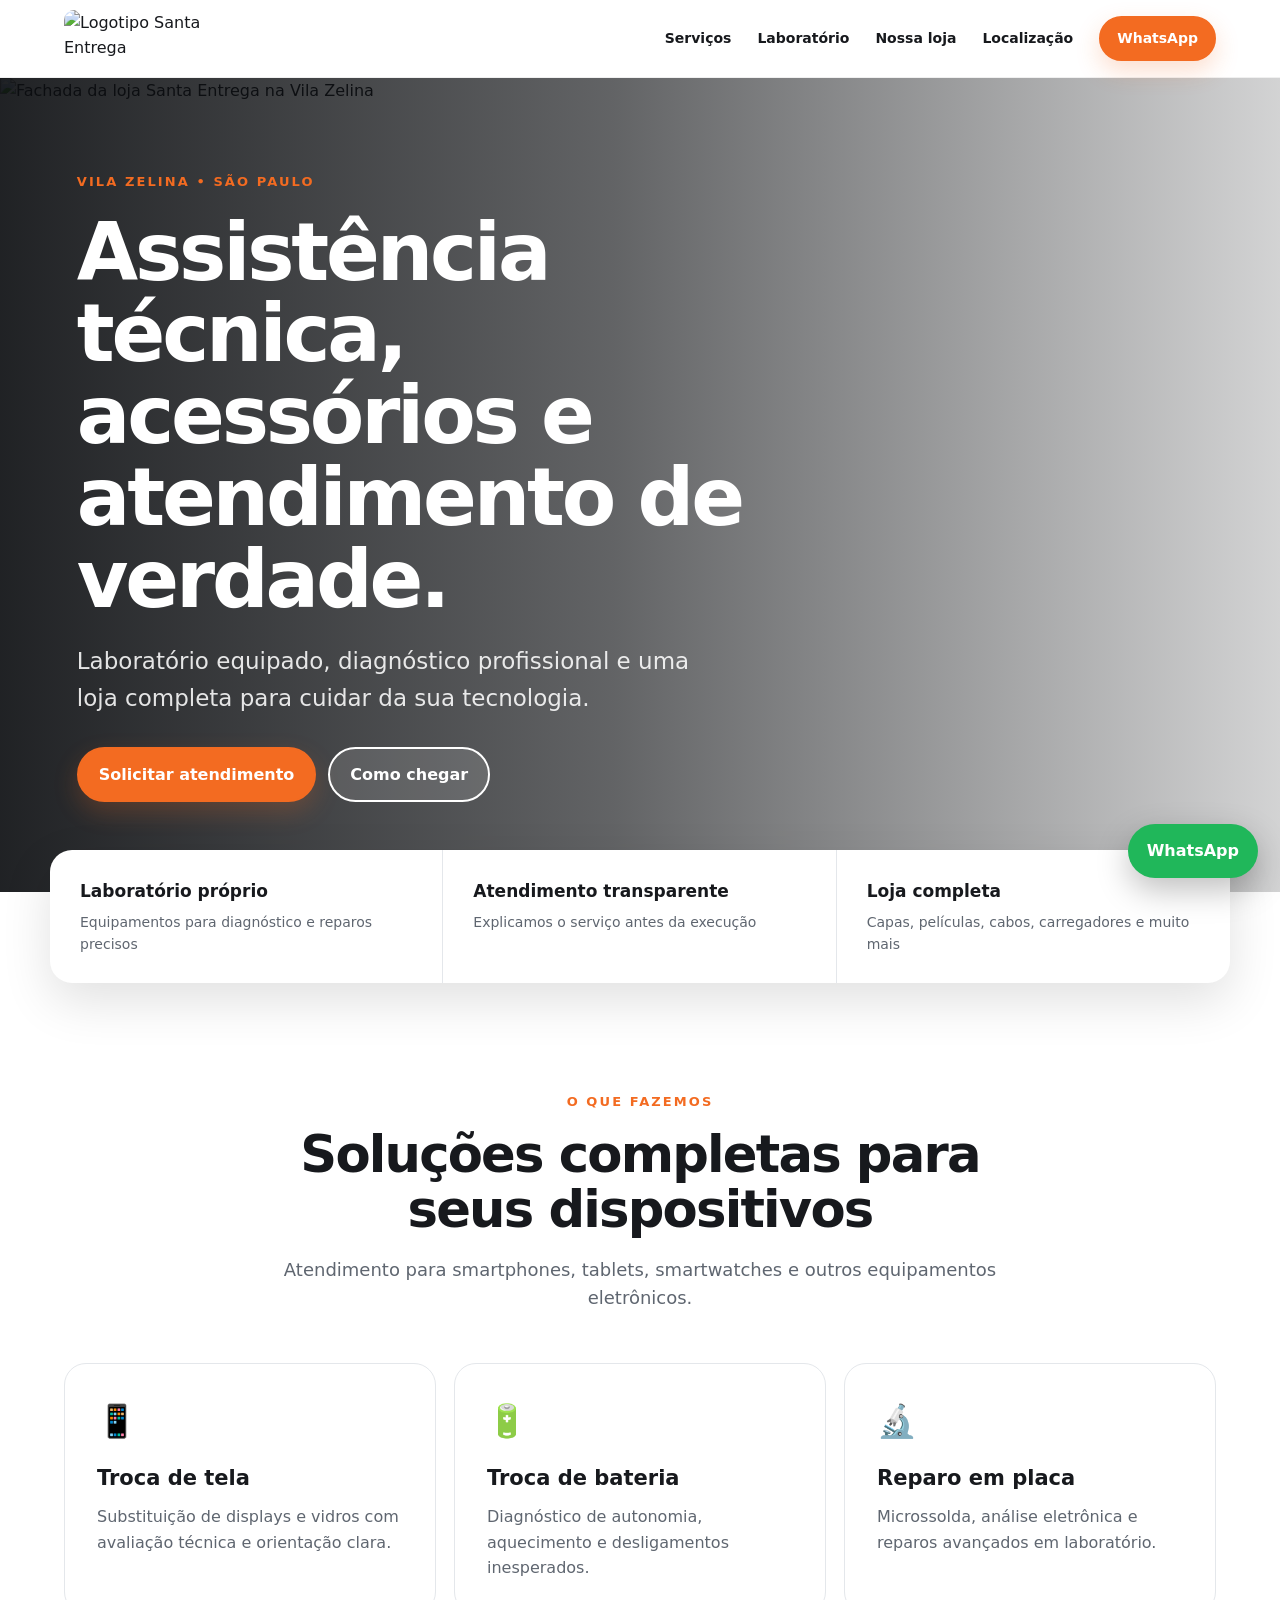
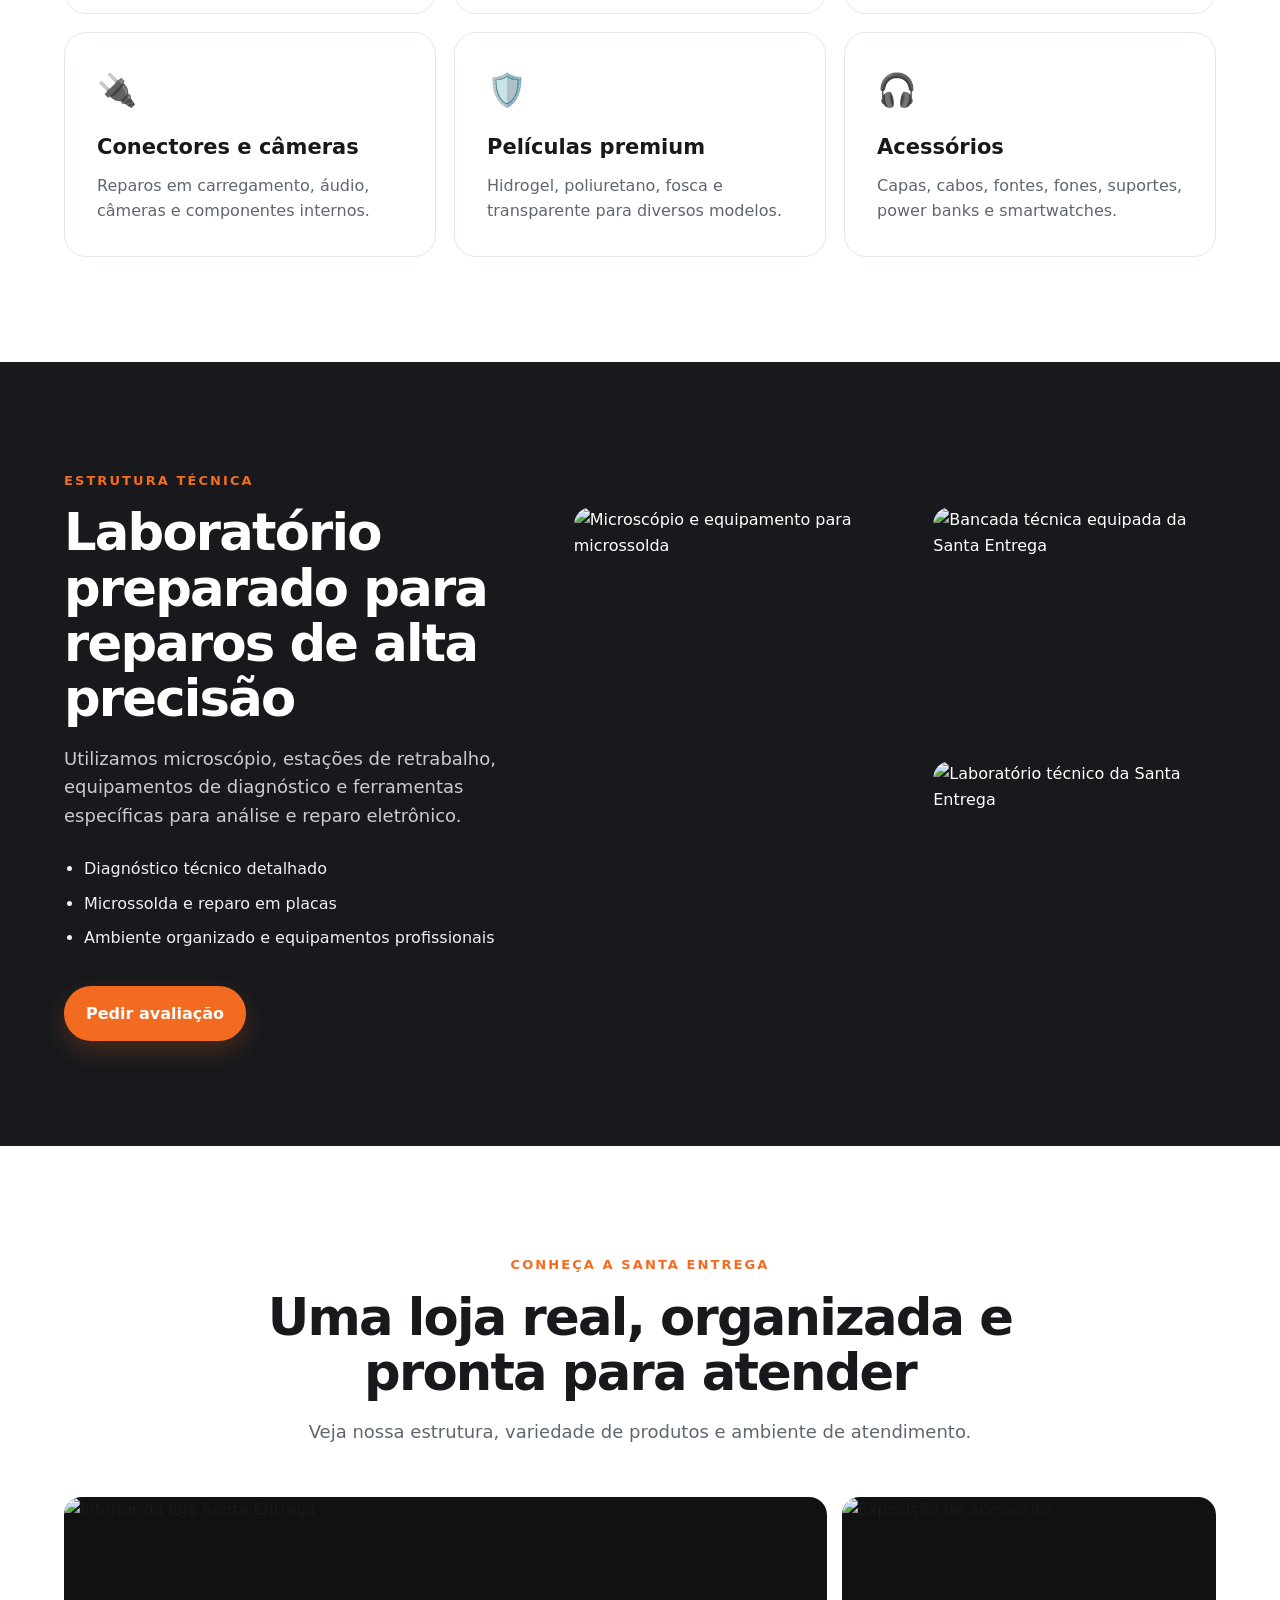
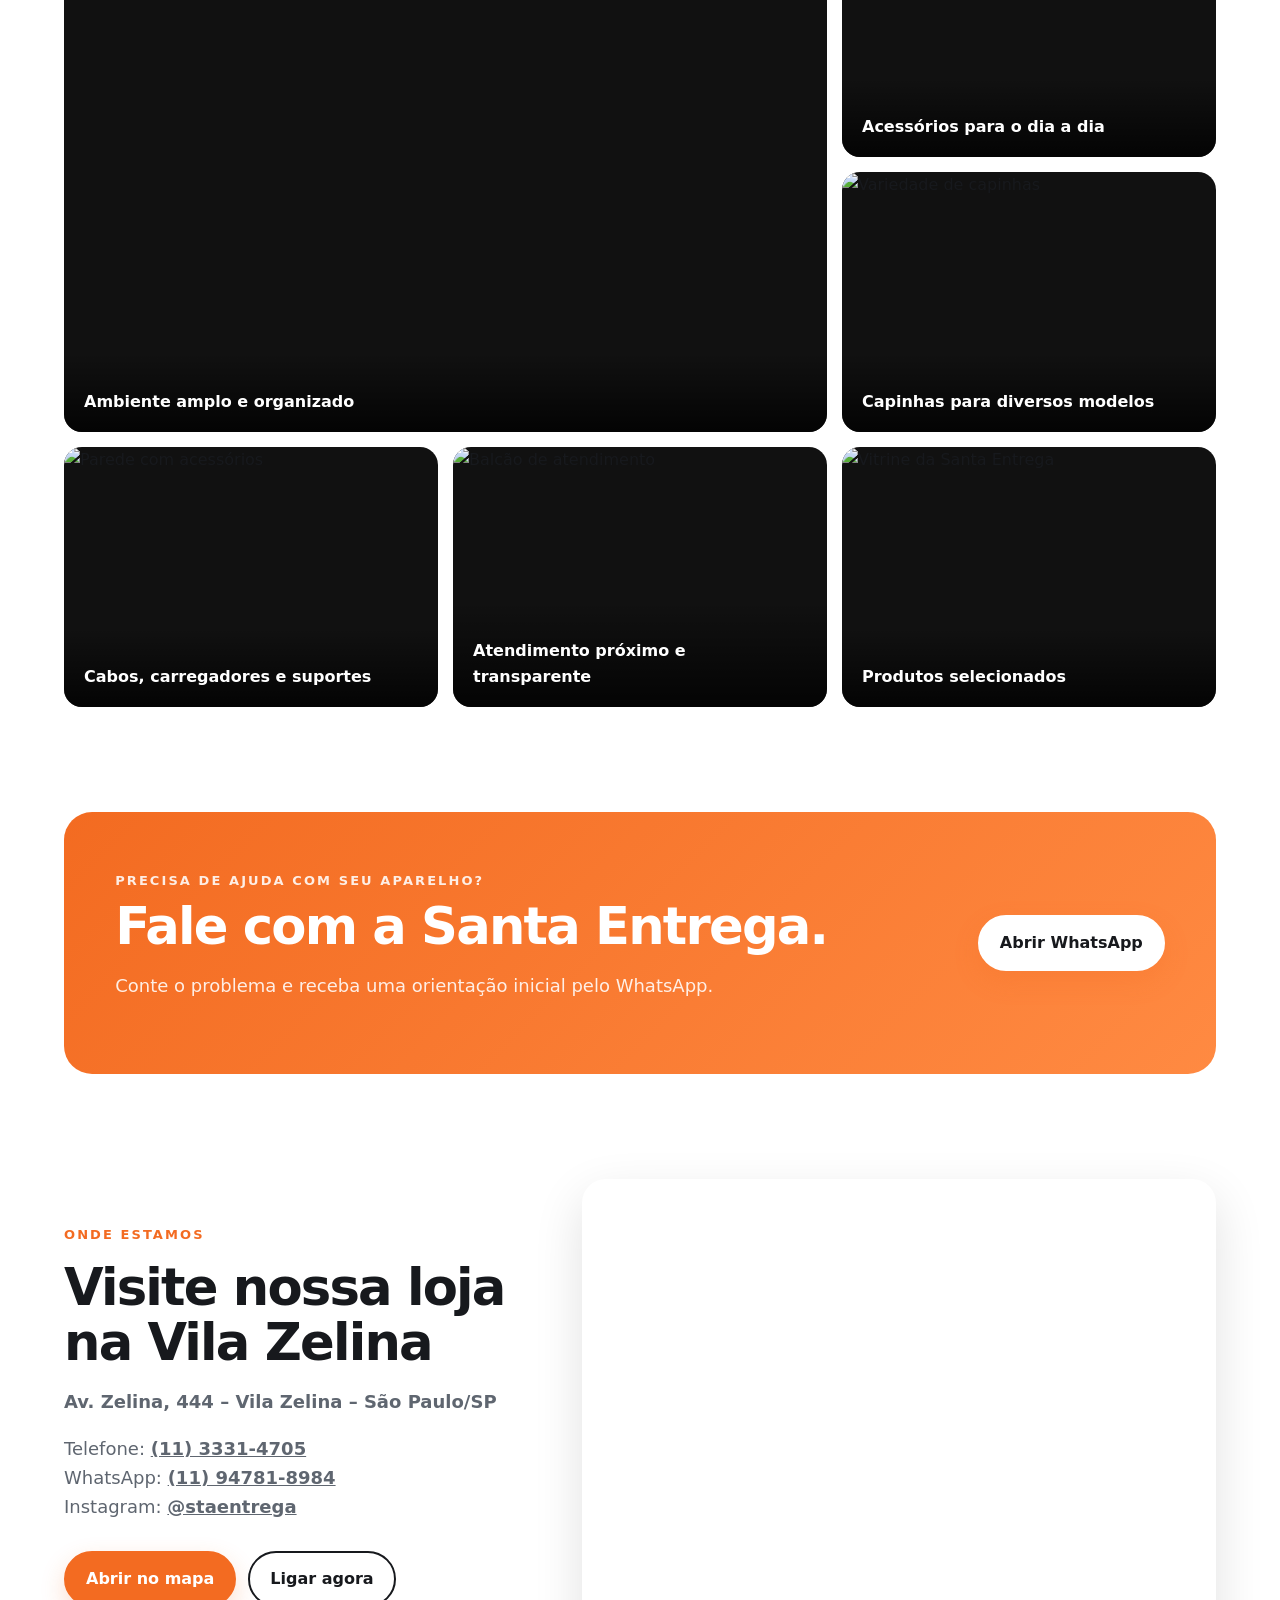
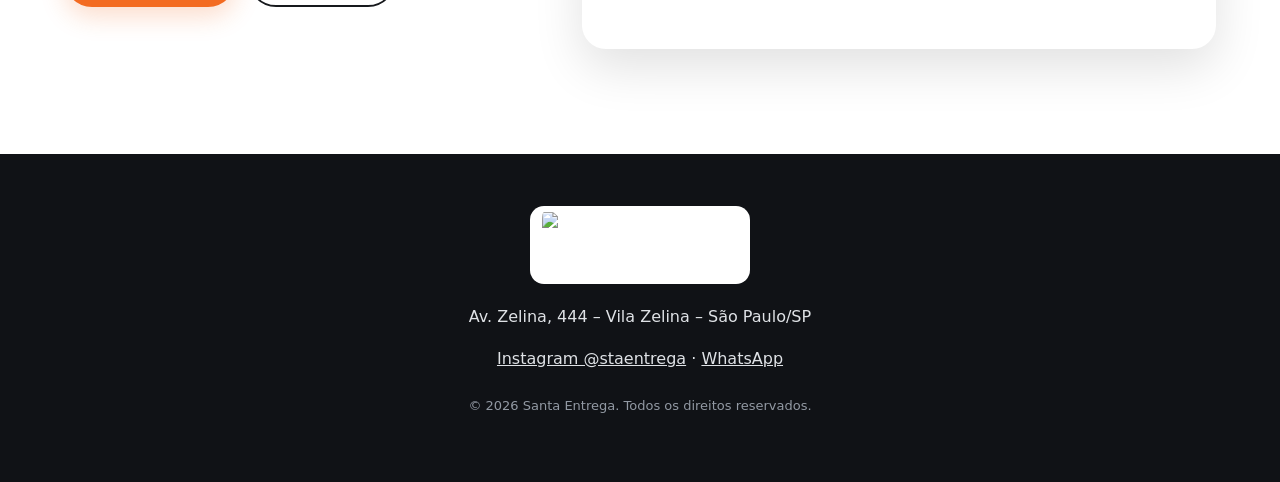
==== index.html @ a8bc9527 "Add files via upload" ====
<!doctype html>
<html lang="pt-BR">
<head>
  <meta charset="utf-8">
  <meta name="viewport" content="width=device-width, initial-scale=1">
  <title>Santa Entrega | Assistência Técnica e Acessórios na Vila Zelina</title>
  <meta name="description" content="Assistência técnica especializada, reparo em placas, películas e acessórios para celulares, tablets e smartwatches. Av. Zelina, 444, Vila Zelina, São Paulo.">
  <meta name="theme-color" content="#f36b21">
  <meta property="og:title" content="Santa Entrega | Tecnologia com confiança">
  <meta property="og:image" content="https://santaentrega.com.br/imagens/fachada.jpg">
  <link rel="icon" type="image/jpeg" href="imagens/logo-santa-entrega.jpg">
  <meta property="og:description" content="Assistência técnica especializada, laboratório próprio, películas e acessórios na Vila Zelina.">
  <meta property="og:type" content="website">
  <meta property="og:url" content="https://santaentrega.com.br/">
  <meta property="og:image" content="https://santaentrega.com.br/imagens/fachada.jpg">
  <link rel="canonical" href="https://santaentrega.com.br/">
  <link rel="stylesheet" href="estilos.css">
  <script type="application/ld+json">
  {
    "@context":"https://schema.org",
    "@type":"LocalBusiness",
    "name":"Santa Entrega",
    "url":"https://santaentrega.com.br/",
    "image":"https://santaentrega.com.br/imagens/fachada.jpg",
    "telephone":["+55 11 3331-4705","+55 11 94781-8984"],
    "address":{"@type":"PostalAddress","streetAddress":"Av. Zelina, 444","addressLocality":"São Paulo","addressRegion":"SP","addressCountry":"BR"},
    "sameAs":["https://instagram.com/staentrega"]
  }
  </script>
</head>
<body>
  <header class="topo">
    <a class="marca" href="#inicio" aria-label="Santa Entrega - início">
      <img class="logo-marca" src="imagens/logo-santa-entrega.jpg" alt="Logotipo Santa Entrega">
    </a>
    <button class="menu-btn" aria-label="Abrir menu" aria-expanded="false">☰</button>
    <nav class="menu">
      <a href="#servicos">Serviços</a>
      <a href="#laboratorio">Laboratório</a>
      <a href="#loja">Nossa loja</a>
      <a href="#localizacao">Localização</a>
      <a class="botao pequeno" href="https://wa.me/5511947818984?text=Olá%20Santa%20Entrega!%20Gostaria%20de%20um%20atendimento." target="_blank" rel="noopener">WhatsApp</a>
    </nav>
  </header>

  <main>
    <section class="hero" id="inicio">
      <img src="imagens/fachada.jpg" alt="Fachada da loja Santa Entrega na Vila Zelina">
      <div class="hero-overlay"></div>
      <div class="hero-conteudo">
        <span class="etiqueta">Vila Zelina • São Paulo</span>
        <h1>Assistência técnica, acessórios e atendimento de verdade.</h1>
        <p>Laboratório equipado, diagnóstico profissional e uma loja completa para cuidar da sua tecnologia.</p>
        <div class="acoes">
          <a class="botao" href="https://wa.me/5511947818984?text=Olá%20Santa%20Entrega!%20Gostaria%20de%20um%20orçamento." target="_blank" rel="noopener">Solicitar atendimento</a>
          <a class="botao contorno" href="https://www.google.com/maps/search/?api=1&query=Av.%20Zelina%2C%20444%2C%20São%20Paulo" target="_blank" rel="noopener">Como chegar</a>
        </div>
      </div>
    </section>

    <section class="faixa">
      <div><strong>Laboratório próprio</strong><span>Equipamentos para diagnóstico e reparos precisos</span></div>
      <div><strong>Atendimento transparente</strong><span>Explicamos o serviço antes da execução</span></div>
      <div><strong>Loja completa</strong><span>Capas, películas, cabos, carregadores e muito mais</span></div>
    </section>

    <section class="secao" id="servicos">
      <div class="cabecalho-secao">
        <span>O que fazemos</span>
        <h2>Soluções completas para seus dispositivos</h2>
        <p>Atendimento para smartphones, tablets, smartwatches e outros equipamentos eletrônicos.</p>
      </div>
      <div class="cards">
        <article><b>📱</b><h3>Troca de tela</h3><p>Substituição de displays e vidros com avaliação técnica e orientação clara.</p></article>
        <article><b>🔋</b><h3>Troca de bateria</h3><p>Diagnóstico de autonomia, aquecimento e desligamentos inesperados.</p></article>
        <article><b>🔬</b><h3>Reparo em placa</h3><p>Microssolda, análise eletrônica e reparos avançados em laboratório.</p></article>
        <article><b>🔌</b><h3>Conectores e câmeras</h3><p>Reparos em carregamento, áudio, câmeras e componentes internos.</p></article>
        <article><b>🛡️</b><h3>Películas premium</h3><p>Hidrogel, poliuretano, fosca e transparente para diversos modelos.</p></article>
        <article><b>🎧</b><h3>Acessórios</h3><p>Capas, cabos, fontes, fones, suportes, power banks e smartwatches.</p></article>
      </div>
    </section>

    <section class="secao escura" id="laboratorio">
      <div class="laboratorio-grid">
        <div class="laboratorio-texto">
          <span>Estrutura técnica</span>
          <h2>Laboratório preparado para reparos de alta precisão</h2>
          <p>Utilizamos microscópio, estações de retrabalho, equipamentos de diagnóstico e ferramentas específicas para análise e reparo eletrônico.</p>
          <ul>
            <li>Diagnóstico técnico detalhado</li>
            <li>Microssolda e reparo em placas</li>
            <li>Ambiente organizado e equipamentos profissionais</li>
          </ul>
          <a class="botao" href="https://wa.me/5511947818984?text=Olá!%20Preciso%20de%20uma%20avaliação%20técnica." target="_blank" rel="noopener">Pedir avaliação</a>
        </div>
        <div class="mosaico-lab">
          <img src="imagens/microssolda.jpg" alt="Microscópio e equipamento para microssolda">
          <img src="imagens/laboratorio-2.jpg" alt="Bancada técnica equipada da Santa Entrega">
          <img src="imagens/laboratorio-1.jpg" alt="Laboratório técnico da Santa Entrega">
        </div>
      </div>
    </section>

    <section class="secao" id="loja">
      <div class="cabecalho-secao">
        <span>Conheça a Santa Entrega</span>
        <h2>Uma loja real, organizada e pronta para atender</h2>
        <p>Veja nossa estrutura, variedade de produtos e ambiente de atendimento.</p>
      </div>
      <div class="galeria">
        <figure class="grande"><img src="imagens/interior-loja.jpg" alt="Interior da loja Santa Entrega"><figcaption>Ambiente amplo e organizado</figcaption></figure>
        <figure><img src="imagens/acessorios-ilha.jpg" alt="Exposição de acessórios"><figcaption>Acessórios para o dia a dia</figcaption></figure>
        <figure><img src="imagens/capinhas.jpg" alt="Variedade de capinhas"><figcaption>Capinhas para diversos modelos</figcaption></figure>
        <figure><img src="imagens/acessorios-parede.jpg" alt="Parede com acessórios"><figcaption>Cabos, carregadores e suportes</figcaption></figure>
        <figure><img src="imagens/balcao.jpg" alt="Balcão de atendimento"><figcaption>Atendimento próximo e transparente</figcaption></figure>
        <figure><img src="imagens/vitrine.jpg" alt="Vitrine da Santa Entrega"><figcaption>Produtos selecionados</figcaption></figure>
      </div>
    </section>

    <section class="chamada">
      <div>
        <span>Precisa de ajuda com seu aparelho?</span>
        <h2>Fale com a Santa Entrega.</h2>
        <p>Conte o problema e receba uma orientação inicial pelo WhatsApp.</p>
      </div>
      <a class="botao claro" href="https://wa.me/5511947818984?text=Olá%20Santa%20Entrega!%20Preciso%20de%20atendimento." target="_blank" rel="noopener">Abrir WhatsApp</a>
    </section>

    <section class="secao local" id="localizacao">
      <div class="info-local">
        <span>Onde estamos</span>
        <h2>Visite nossa loja na Vila Zelina</h2>
        <p><strong>Av. Zelina, 444 – Vila Zelina – São Paulo/SP</strong></p>
        <p>Telefone: <a href="tel:+551133314705">(11) 3331-4705</a><br>WhatsApp: <a href="https://wa.me/5511947818984" target="_blank" rel="noopener">(11) 94781-8984</a><br>Instagram: <a href="https://instagram.com/staentrega" target="_blank" rel="noopener">@staentrega</a></p>
        <div class="acoes">
          <a class="botao" href="https://www.google.com/maps/search/?api=1&query=Av.%20Zelina%2C%20444%2C%20São%20Paulo" target="_blank" rel="noopener">Abrir no mapa</a>
          <a class="botao contorno escuro" href="tel:+551133314705">Ligar agora</a>
        </div>
      </div>
      <iframe title="Mapa da Santa Entrega" src="https://www.google.com/maps?q=Av.%20Zelina%2C%20444%2C%20São%20Paulo&output=embed" loading="lazy" referrerpolicy="no-referrer-when-downgrade"></iframe>
    </section>
  </main>

  <footer>
    <div class="marca rodape-marca"><img class="logo-marca logo-rodape" src="imagens/logo-santa-entrega.jpg" alt="Logotipo Santa Entrega"></div>
    <p>Av. Zelina, 444 – Vila Zelina – São Paulo/SP</p>
    <p><a href="https://instagram.com/staentrega" target="_blank" rel="noopener">Instagram @staentrega</a> · <a href="https://wa.me/5511947818984" target="_blank" rel="noopener">WhatsApp</a></p>
    <p class="direitos">© <span id="ano"></span> Santa Entrega. Todos os direitos reservados.</p>
  </footer>

  <a class="whatsapp-flutuante" href="https://wa.me/5511947818984?text=Olá%20Santa%20Entrega!" target="_blank" rel="noopener" aria-label="Falar com a Santa Entrega no WhatsApp">WhatsApp</a>
  <script src="script.js"></script>
</body>
</html>
---- estilos.css ----
:root{--laranja:#f36b21;--laranja-escuro:#cf4d0e;--grafite:#17191d;--cinza:#5f6670;--claro:#f6f7f9;--branco:#fff;--borda:#e4e7eb;--sombra:0 18px 50px rgba(0,0,0,.12)}
*{box-sizing:border-box}html{scroll-behavior:smooth}body{margin:0;font-family:Inter,ui-sans-serif,system-ui,-apple-system,"Segoe UI",Arial,sans-serif;color:var(--grafite);background:#fff;line-height:1.6}img{max-width:100%;display:block}a{color:inherit}.topo{height:78px;padding:0 max(5vw,24px);display:flex;align-items:center;justify-content:space-between;position:sticky;top:0;z-index:50;background:rgba(255,255,255,.95);backdrop-filter:blur(14px);border-bottom:1px solid rgba(0,0,0,.06)}.marca{display:flex;align-items:center;gap:11px;text-decoration:none}.marca strong{display:block;font-size:18px;line-height:1.1}.marca small{display:block;color:var(--cinza);font-size:11px;letter-spacing:.04em}.simbolo{width:43px;height:43px;border-radius:15px;background:linear-gradient(145deg,var(--laranja),var(--laranja-escuro));color:#fff;display:grid;place-items:center;font-weight:900;font-size:24px;box-shadow:0 8px 20px rgba(243,107,33,.25)}.menu{display:flex;align-items:center;gap:26px}.menu>a:not(.botao){text-decoration:none;font-size:14px;font-weight:650}.menu-btn{display:none;border:0;background:none;font-size:26px}.botao{display:inline-flex;align-items:center;justify-content:center;padding:13px 20px;border-radius:999px;background:var(--laranja);color:#fff;text-decoration:none;font-weight:800;transition:.2s;border:2px solid var(--laranja);box-shadow:0 10px 25px rgba(243,107,33,.22)}.botao:hover{transform:translateY(-2px);background:var(--laranja-escuro);border-color:var(--laranja-escuro)}.botao.pequeno{padding:9px 16px;font-size:14px}.botao.contorno{background:rgba(255,255,255,.12);border-color:#fff;box-shadow:none}.botao.contorno:hover{background:#fff;color:var(--grafite)}.hero{position:relative;min-height:680px;display:flex;align-items:center;overflow:hidden}.hero>img{position:absolute;inset:0;width:100%;height:100%;object-fit:cover;object-position:center}.hero-overlay{position:absolute;inset:0;background:linear-gradient(90deg,rgba(10,12,15,.91) 0%,rgba(10,12,15,.64) 48%,rgba(10,12,15,.18) 100%)}.hero-conteudo{position:relative;z-index:2;color:#fff;width:min(720px,90%);margin-left:max(6vw,30px);padding:90px 0}.etiqueta,.cabecalho-secao>span,.laboratorio-texto>span,.info-local>span,.chamada span{font-size:13px;text-transform:uppercase;letter-spacing:.16em;font-weight:900;color:var(--laranja)}.hero h1{font-size:clamp(42px,6.2vw,80px);line-height:1.03;margin:18px 0 22px;letter-spacing:-.04em}.hero p{font-size:clamp(18px,2vw,23px);max-width:640px;color:rgba(255,255,255,.87)}.acoes{display:flex;flex-wrap:wrap;gap:12px;margin-top:30px}.faixa{display:grid;grid-template-columns:repeat(3,1fr);max-width:1180px;margin:-42px auto 0;position:relative;z-index:4;background:#fff;border-radius:22px;box-shadow:var(--sombra);overflow:hidden}.faixa div{padding:28px 30px;border-right:1px solid var(--borda)}.faixa div:last-child{border:0}.faixa strong,.faixa span{display:block}.faixa strong{font-size:17px}.faixa span{color:var(--cinza);font-size:14px;margin-top:5px}.secao{padding:105px max(5vw,24px)}.cabecalho-secao{max-width:760px;margin:0 auto 50px;text-align:center}.cabecalho-secao h2,.laboratorio-texto h2,.info-local h2,.chamada h2{font-size:clamp(34px,4vw,54px);line-height:1.08;letter-spacing:-.035em;margin:13px 0 16px}.cabecalho-secao p,.laboratorio-texto p,.info-local p,.chamada p{color:var(--cinza);font-size:18px}.cards{display:grid;grid-template-columns:repeat(3,1fr);gap:18px;max-width:1180px;margin:auto}.cards article{padding:32px;border:1px solid var(--borda);border-radius:22px;background:#fff;transition:.25s}.cards article:hover{transform:translateY(-5px);box-shadow:var(--sombra);border-color:transparent}.cards b{font-size:32px}.cards h3{font-size:21px;margin:15px 0 8px}.cards p{margin:0;color:var(--cinza)}.escura{background:var(--grafite);color:#fff}.laboratorio-grid{max-width:1180px;margin:auto;display:grid;grid-template-columns:.9fr 1.3fr;gap:65px;align-items:center}.laboratorio-texto p{color:#c8ccd2}.laboratorio-texto ul{padding-left:20px;color:#eef0f2;margin:25px 0 35px}.laboratorio-texto li{margin:9px 0}.mosaico-lab{display:grid;grid-template-columns:1.1fr .9fr;grid-template-rows:240px 240px;gap:14px}.mosaico-lab img{width:100%;height:100%;object-fit:cover;border-radius:18px}.mosaico-lab img:first-child{grid-row:1/3}.galeria{max-width:1180px;margin:auto;display:grid;grid-template-columns:repeat(3,1fr);gap:15px}.galeria figure{margin:0;position:relative;overflow:hidden;border-radius:18px;background:#111;min-height:260px}.galeria figure.grande{grid-column:span 2;grid-row:span 2;min-height:535px}.galeria img{width:100%;height:100%;object-fit:cover;transition:.45s}.galeria figure:hover img{transform:scale(1.045)}.galeria figcaption{position:absolute;inset:auto 0 0;padding:36px 20px 18px;color:#fff;font-weight:800;background:linear-gradient(transparent,rgba(0,0,0,.78))}.chamada{margin:0 max(5vw,24px);padding:55px max(4vw,30px);border-radius:28px;background:linear-gradient(135deg,var(--laranja),#ff8a42);color:#fff;display:flex;justify-content:space-between;align-items:center;gap:30px}.chamada span,.chamada p{color:rgba(255,255,255,.88)}.chamada h2{margin:6px 0}.botao.claro{background:#fff;color:var(--grafite);border-color:#fff;white-space:nowrap}.local{max-width:1280px;margin:auto;display:grid;grid-template-columns:.85fr 1.15fr;gap:50px;align-items:center}.info-local a{font-weight:750}.botao.contorno.escuro{color:var(--grafite);border-color:var(--grafite);background:#fff}.local iframe{width:100%;height:470px;border:0;border-radius:24px;box-shadow:var(--sombra)}footer{padding:52px max(5vw,24px);background:#101216;color:#dfe2e6;text-align:center}.rodape-marca{justify-content:center;color:#fff;margin-bottom:20px}.direitos{font-size:13px;color:#9299a3;margin-top:25px}.whatsapp-flutuante{position:fixed;right:22px;bottom:22px;z-index:60;background:#20b75a;color:#fff;text-decoration:none;font-weight:900;padding:14px 19px;border-radius:999px;box-shadow:0 12px 32px rgba(0,0,0,.25)}
@media(max-width:900px){.menu-btn{display:block}.menu{position:absolute;top:78px;left:0;right:0;display:none;flex-direction:column;align-items:stretch;padding:20px 24px;background:#fff;border-bottom:1px solid var(--borda)}.menu.aberto{display:flex}.faixa{grid-template-columns:1fr;margin:-25px 18px 0}.faixa div{border-right:0;border-bottom:1px solid var(--borda)}.cards{grid-template-columns:repeat(2,1fr)}.laboratorio-grid,.local{grid-template-columns:1fr}.galeria{grid-template-columns:repeat(2,1fr)}.galeria figure.grande{grid-column:span 2}.chamada{flex-direction:column;align-items:flex-start}.hero{min-height:650px}.hero-overlay{background:linear-gradient(90deg,rgba(10,12,15,.9),rgba(10,12,15,.48))}}
@media(max-width:600px){.topo{height:70px}.menu{top:70px}.hero{min-height:610px}.hero-conteudo{margin-left:24px;padding:70px 0}.hero h1{font-size:43px}.secao{padding:78px 20px}.cards{grid-template-columns:1fr}.mosaico-lab{grid-template-columns:1fr;grid-template-rows:280px 220px 220px}.mosaico-lab img:first-child{grid-row:auto}.galeria{grid-template-columns:1fr}.galeria figure.grande{grid-column:auto;grid-row:auto;min-height:300px}.galeria figure{min-height:280px}.chamada{margin:0 16px;padding:38px 24px}.local iframe{height:360px}.whatsapp-flutuante{right:14px;bottom:14px}.acoes .botao{width:100%}}
.logo-marca{width:190px;height:58px;object-fit:contain;object-position:left center;border-radius:10px;background:#fff}
.logo-rodape{width:220px;height:78px;object-position:center;padding:6px 12px;border-radius:14px}
@media (max-width:720px){.logo-marca{width:145px;height:48px}.logo-rodape{width:190px;height:68px}}
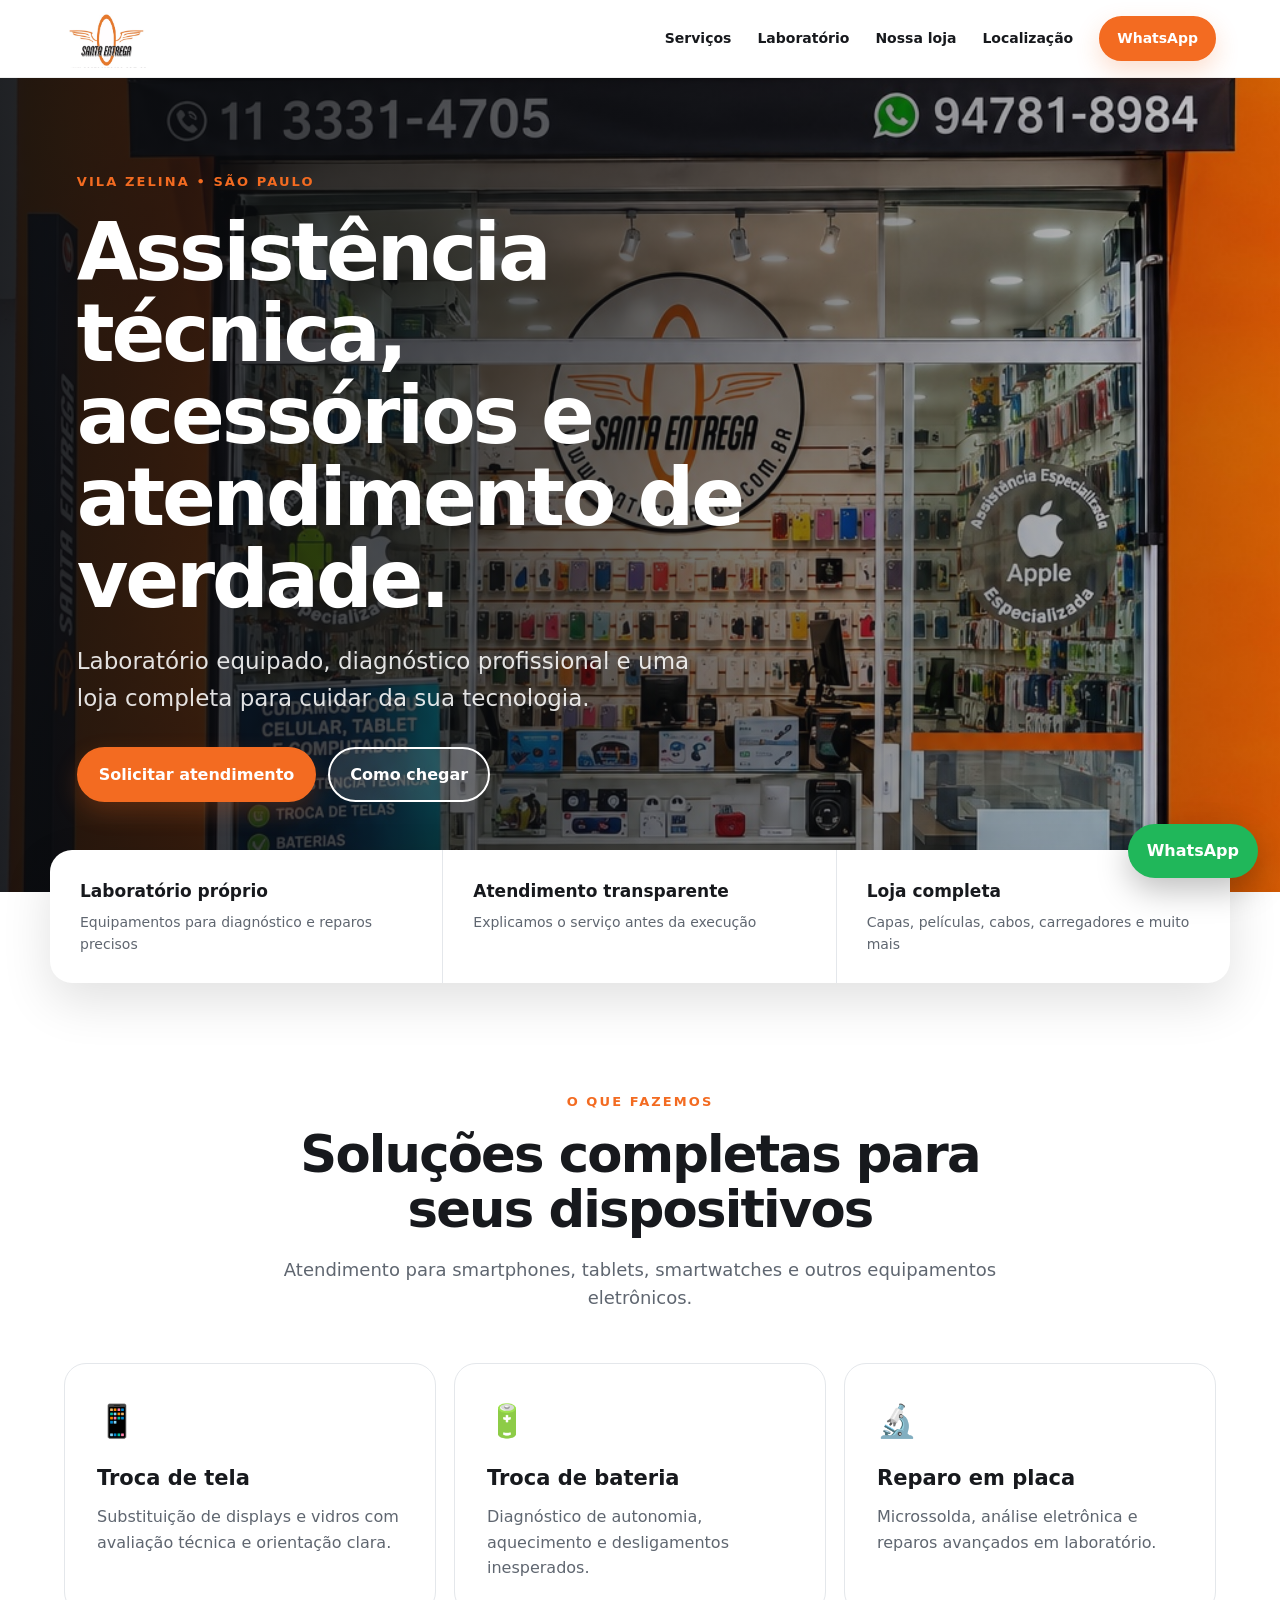
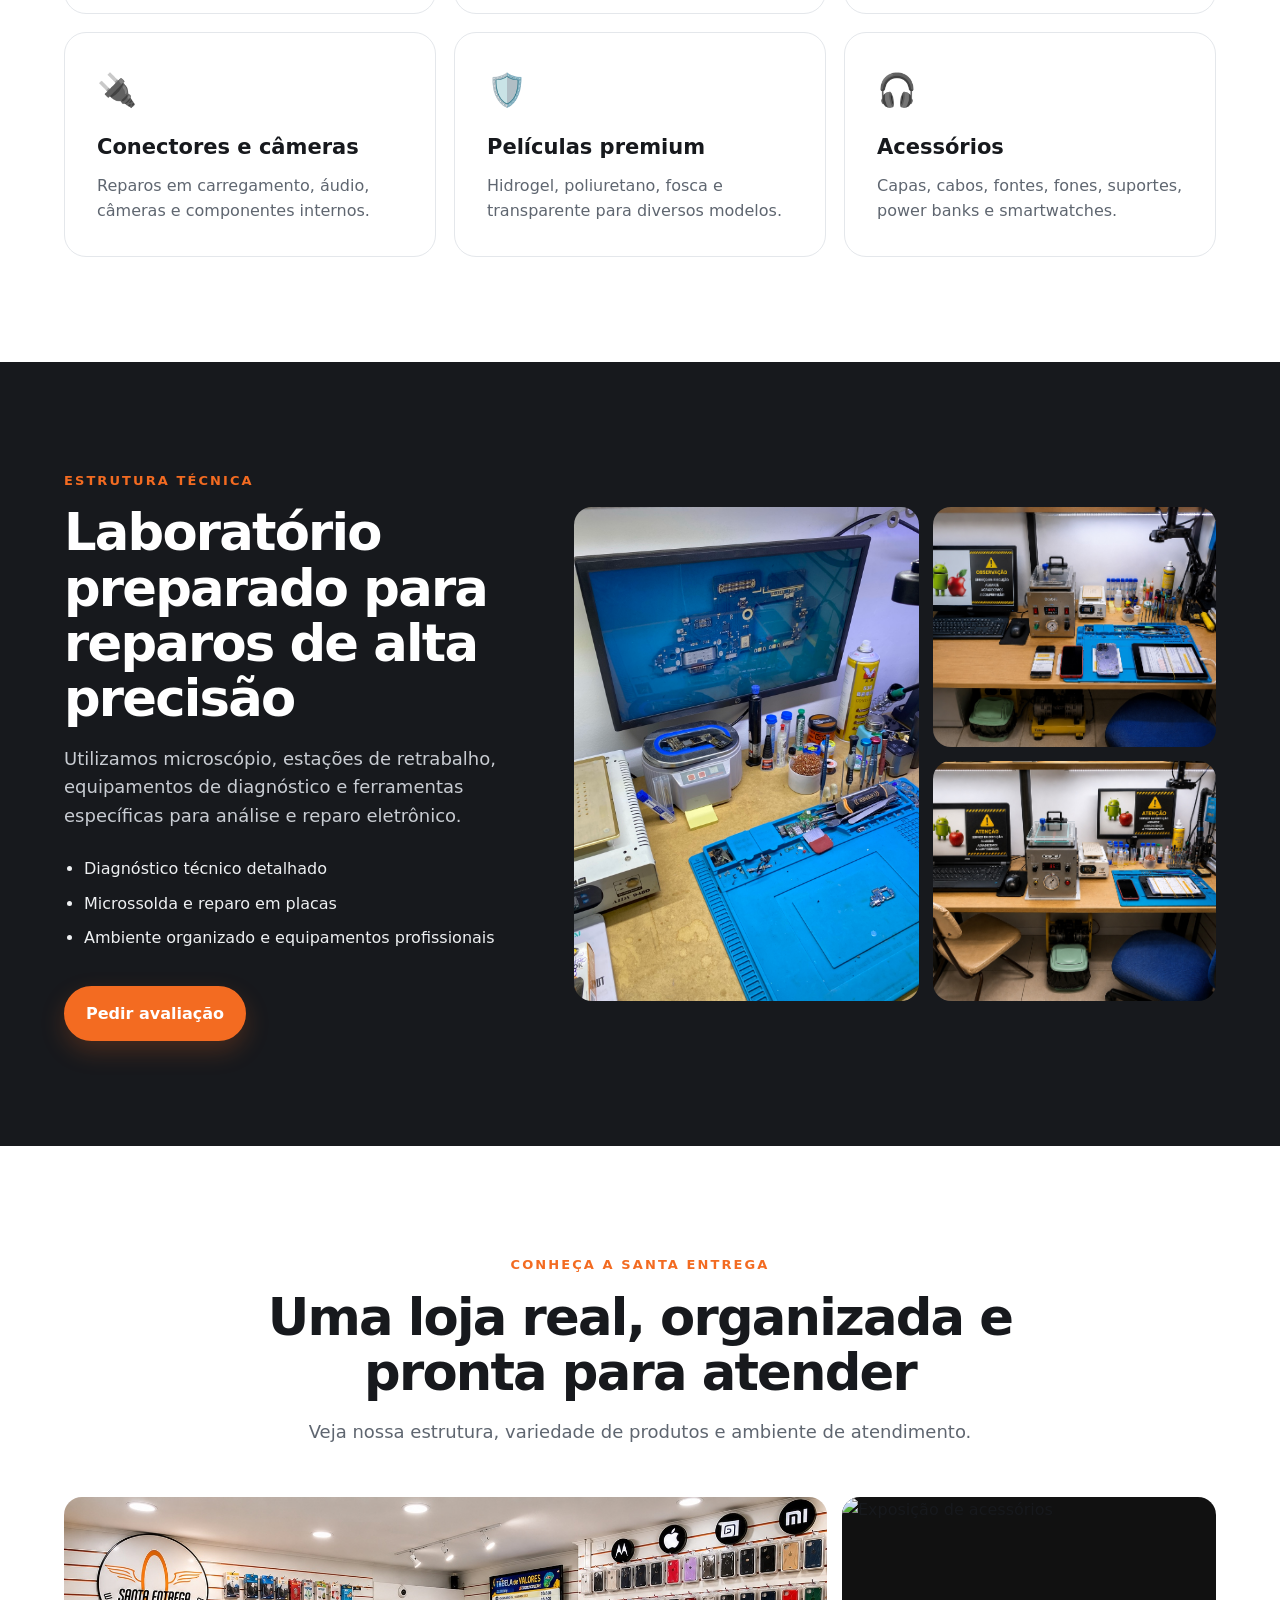
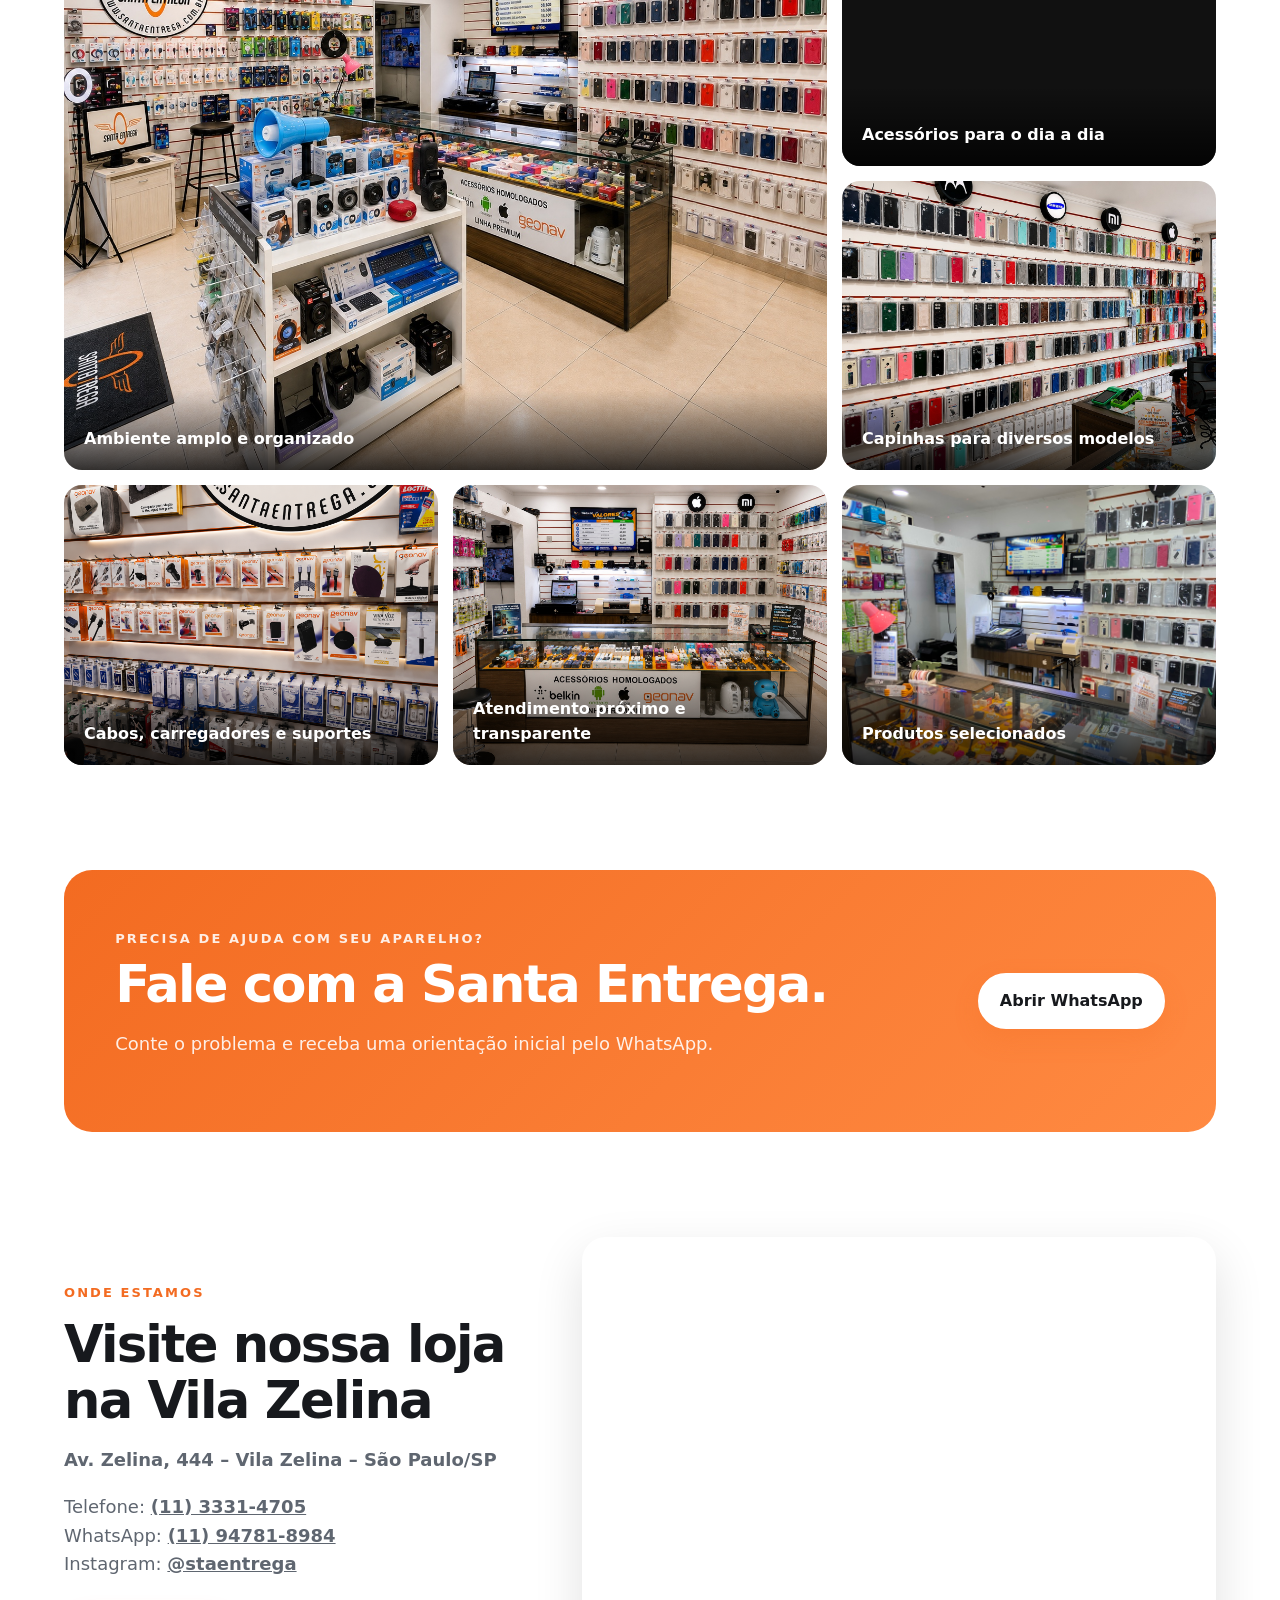
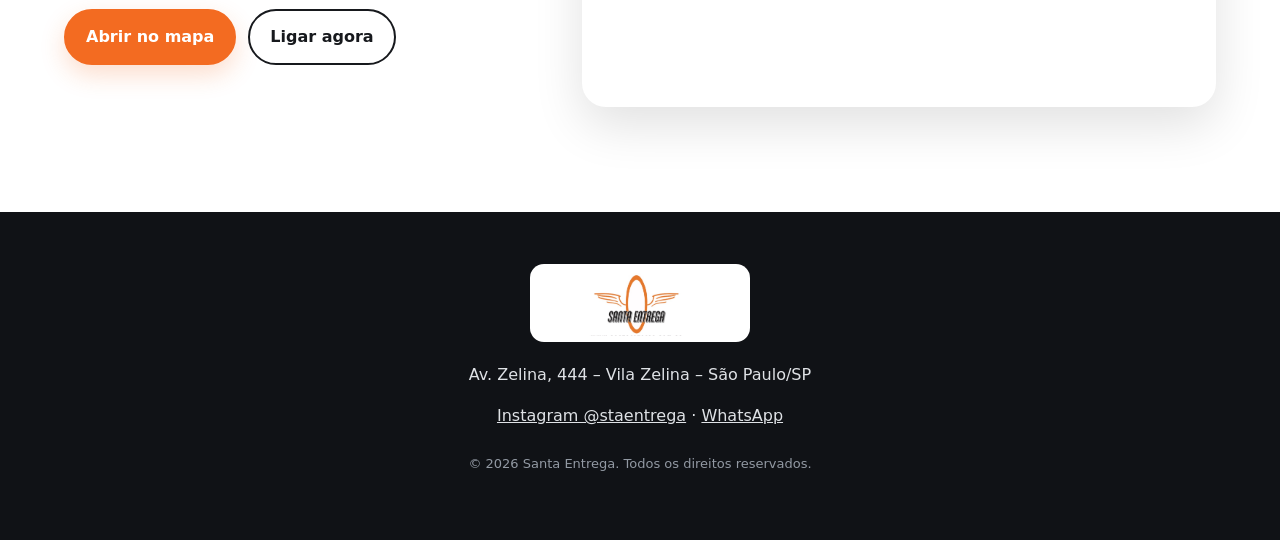
==== commit 12f4d1b7: "Update image sources for accessories section" ====
--- a/index.html
+++ b/index.html
@@ -109,9 +109,9 @@
       </div>
       <div class="galeria">
         <figure class="grande"><img src="imagens/interior-loja.jpg" alt="Interior da loja Santa Entrega"><figcaption>Ambiente amplo e organizado</figcaption></figure>
-        <figure><img src="imagens/acessorios-ilha.jpg" alt="Exposição de acessórios"><figcaption>Acessórios para o dia a dia</figcaption></figure>
+        <figure><img src="imagens/acessórios-para-dia-a-dia.jpg" alt="Exposição de acessórios"><figcaption>Acessórios para o dia a dia</figcaption></figure>
         <figure><img src="imagens/capinhas.jpg" alt="Variedade de capinhas"><figcaption>Capinhas para diversos modelos</figcaption></figure>
-        <figure><img src="imagens/acessorios-parede.jpg" alt="Parede com acessórios"><figcaption>Cabos, carregadores e suportes</figcaption></figure>
+        <figure><img src="imagens/cabos-carregadores-suportes.jpg" alt="Parede com acessórios"><figcaption>Cabos, carregadores e suportes</figcaption></figure>
         <figure><img src="imagens/balcao.jpg" alt="Balcão de atendimento"><figcaption>Atendimento próximo e transparente</figcaption></figure>
         <figure><img src="imagens/vitrine.jpg" alt="Vitrine da Santa Entrega"><figcaption>Produtos selecionados</figcaption></figure>
       </div>
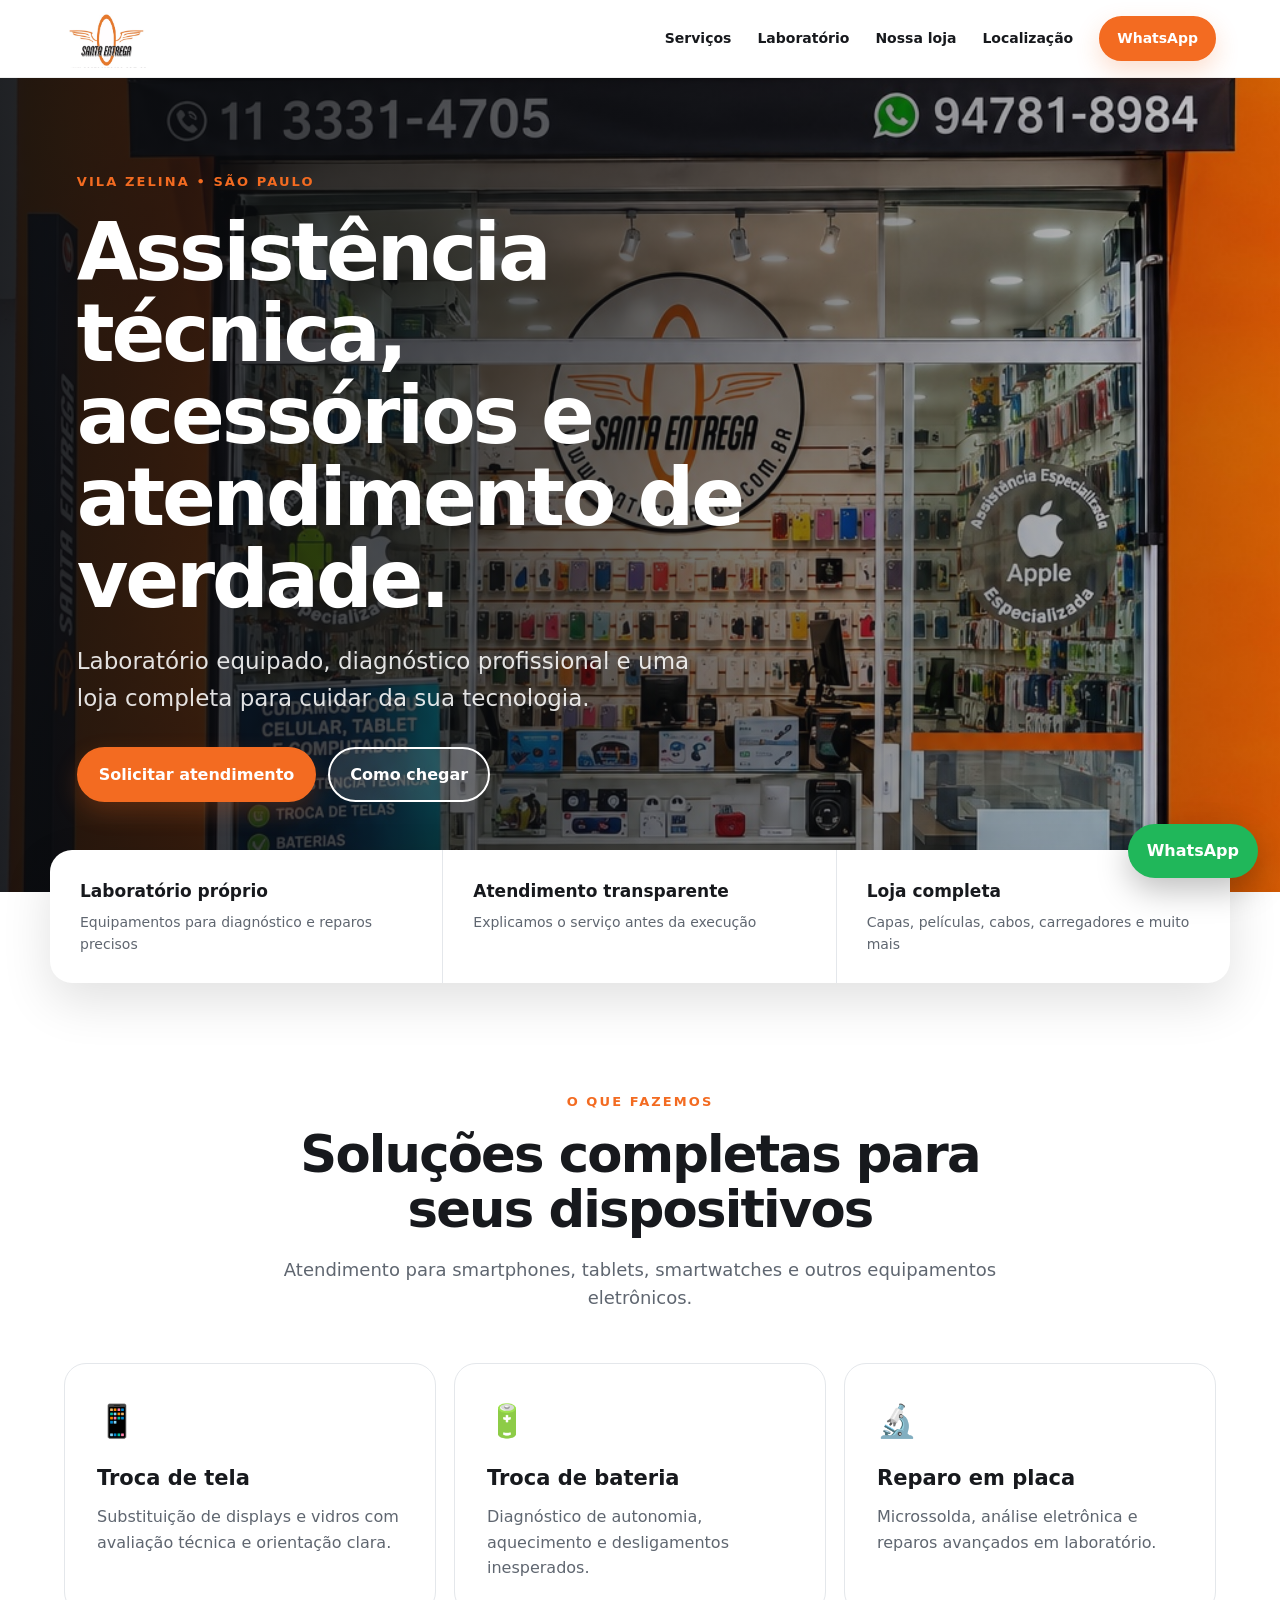
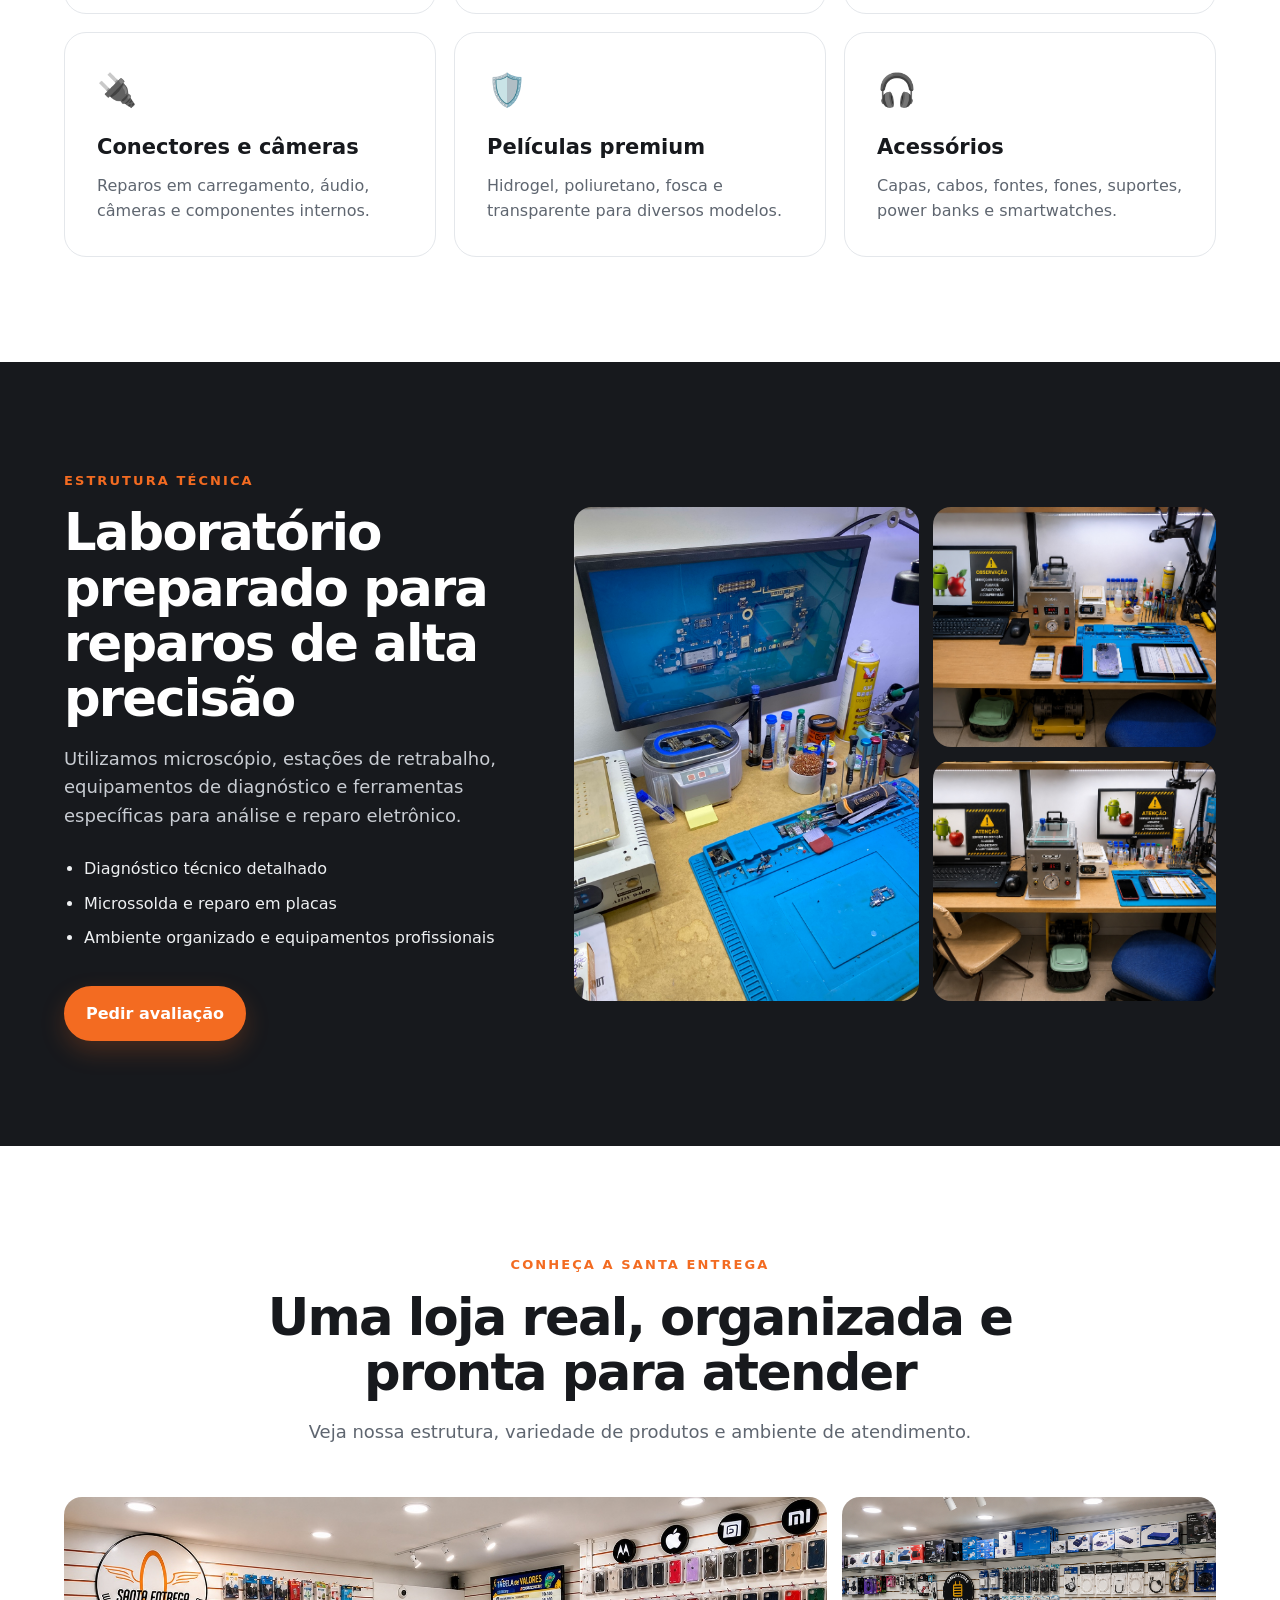
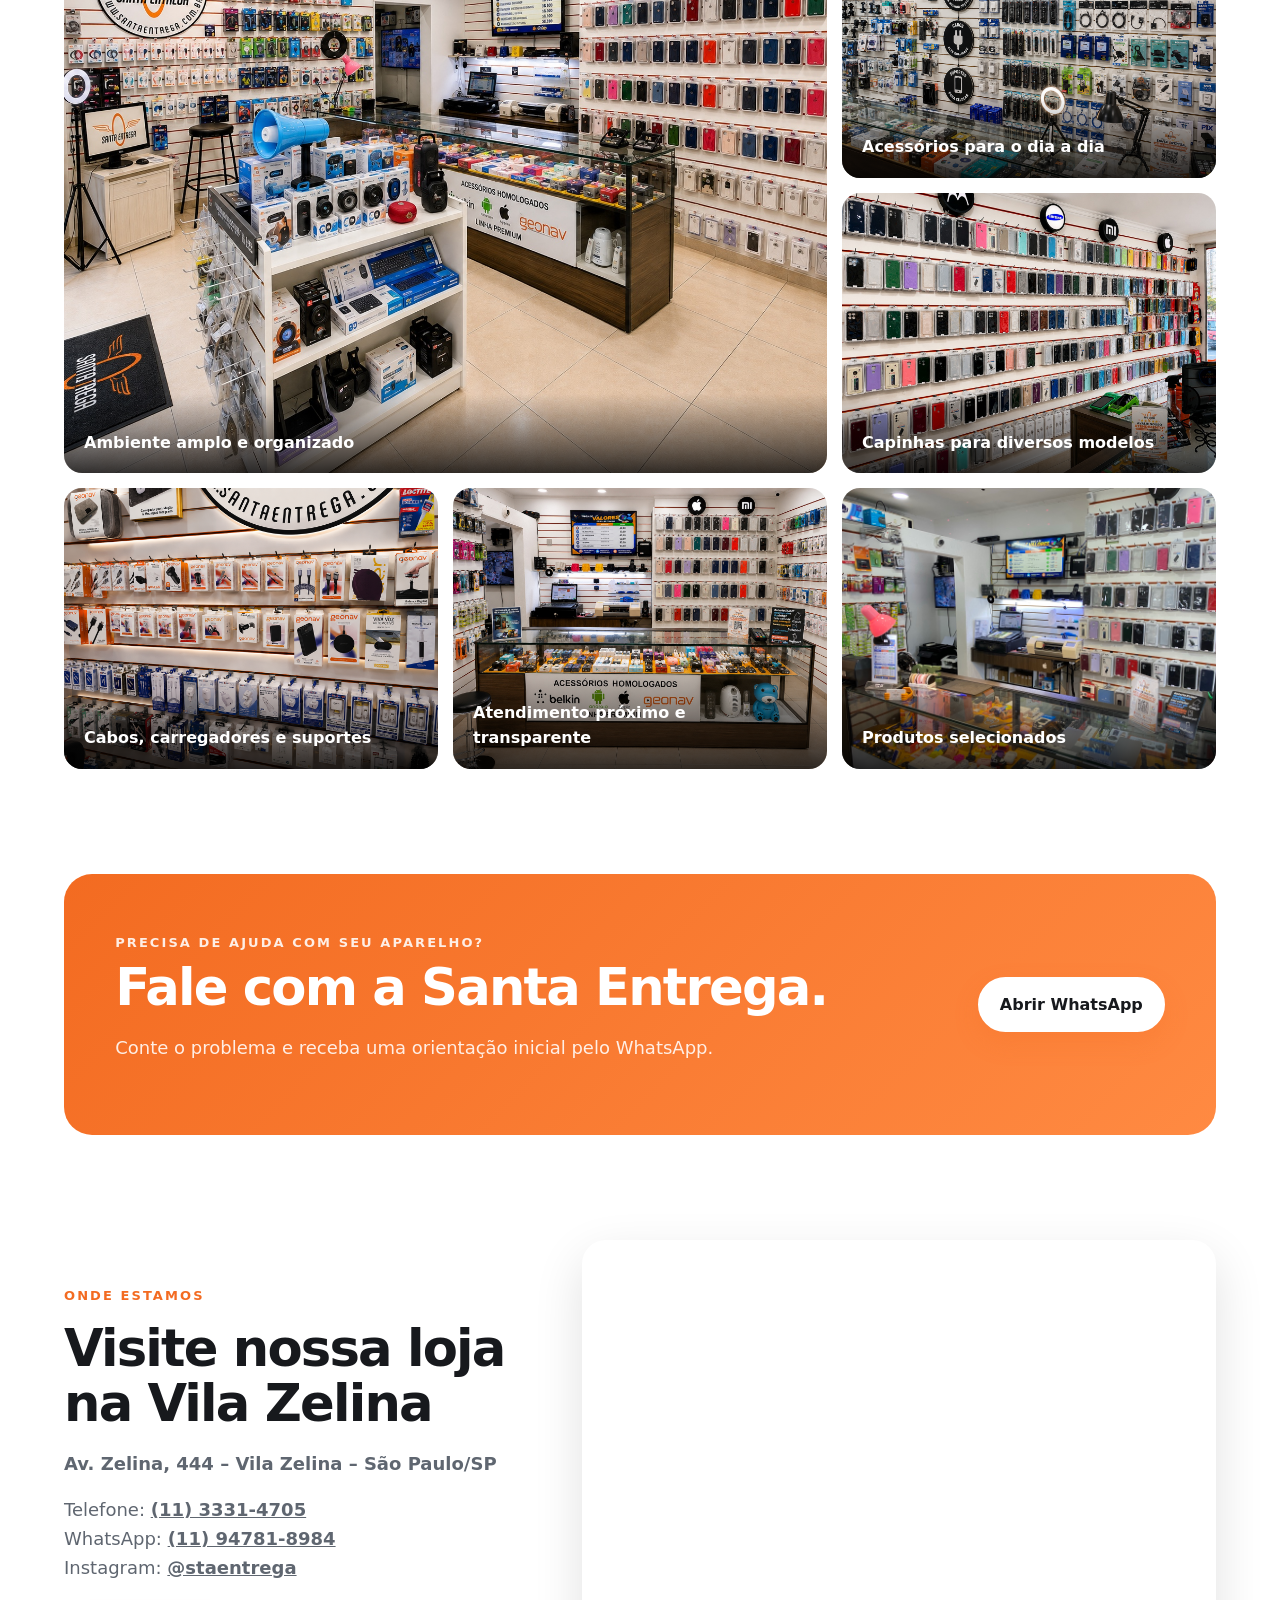
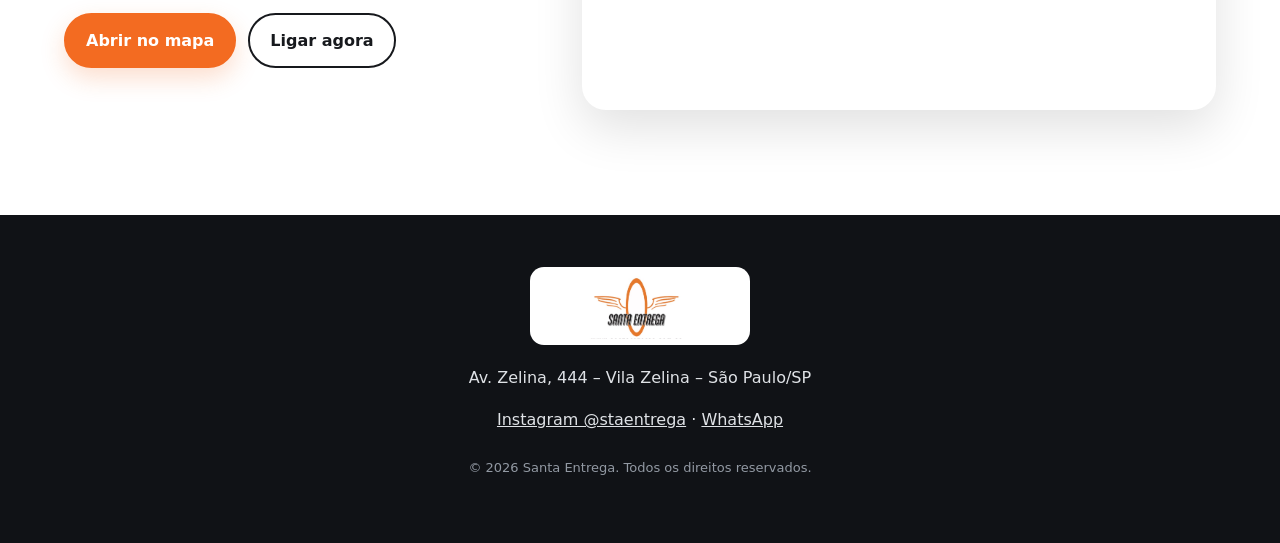
==== commit 15383c1a: "Fix image source for daily accessories" ====
--- a/index.html
+++ b/index.html
@@ -109,7 +109,7 @@
       </div>
       <div class="galeria">
         <figure class="grande"><img src="imagens/interior-loja.jpg" alt="Interior da loja Santa Entrega"><figcaption>Ambiente amplo e organizado</figcaption></figure>
-        <figure><img src="imagens/acessórios-para-dia-a-dia.jpg" alt="Exposição de acessórios"><figcaption>Acessórios para o dia a dia</figcaption></figure>
+        <figure><img src="imagens/acessorios-para-dia-a-dia.jpg" alt="Exposição de acessórios"><figcaption>Acessórios para o dia a dia</figcaption></figure>
         <figure><img src="imagens/capinhas.jpg" alt="Variedade de capinhas"><figcaption>Capinhas para diversos modelos</figcaption></figure>
         <figure><img src="imagens/cabos-carregadores-suportes.jpg" alt="Parede com acessórios"><figcaption>Cabos, carregadores e suportes</figcaption></figure>
         <figure><img src="imagens/balcao.jpg" alt="Balcão de atendimento"><figcaption>Atendimento próximo e transparente</figcaption></figure>
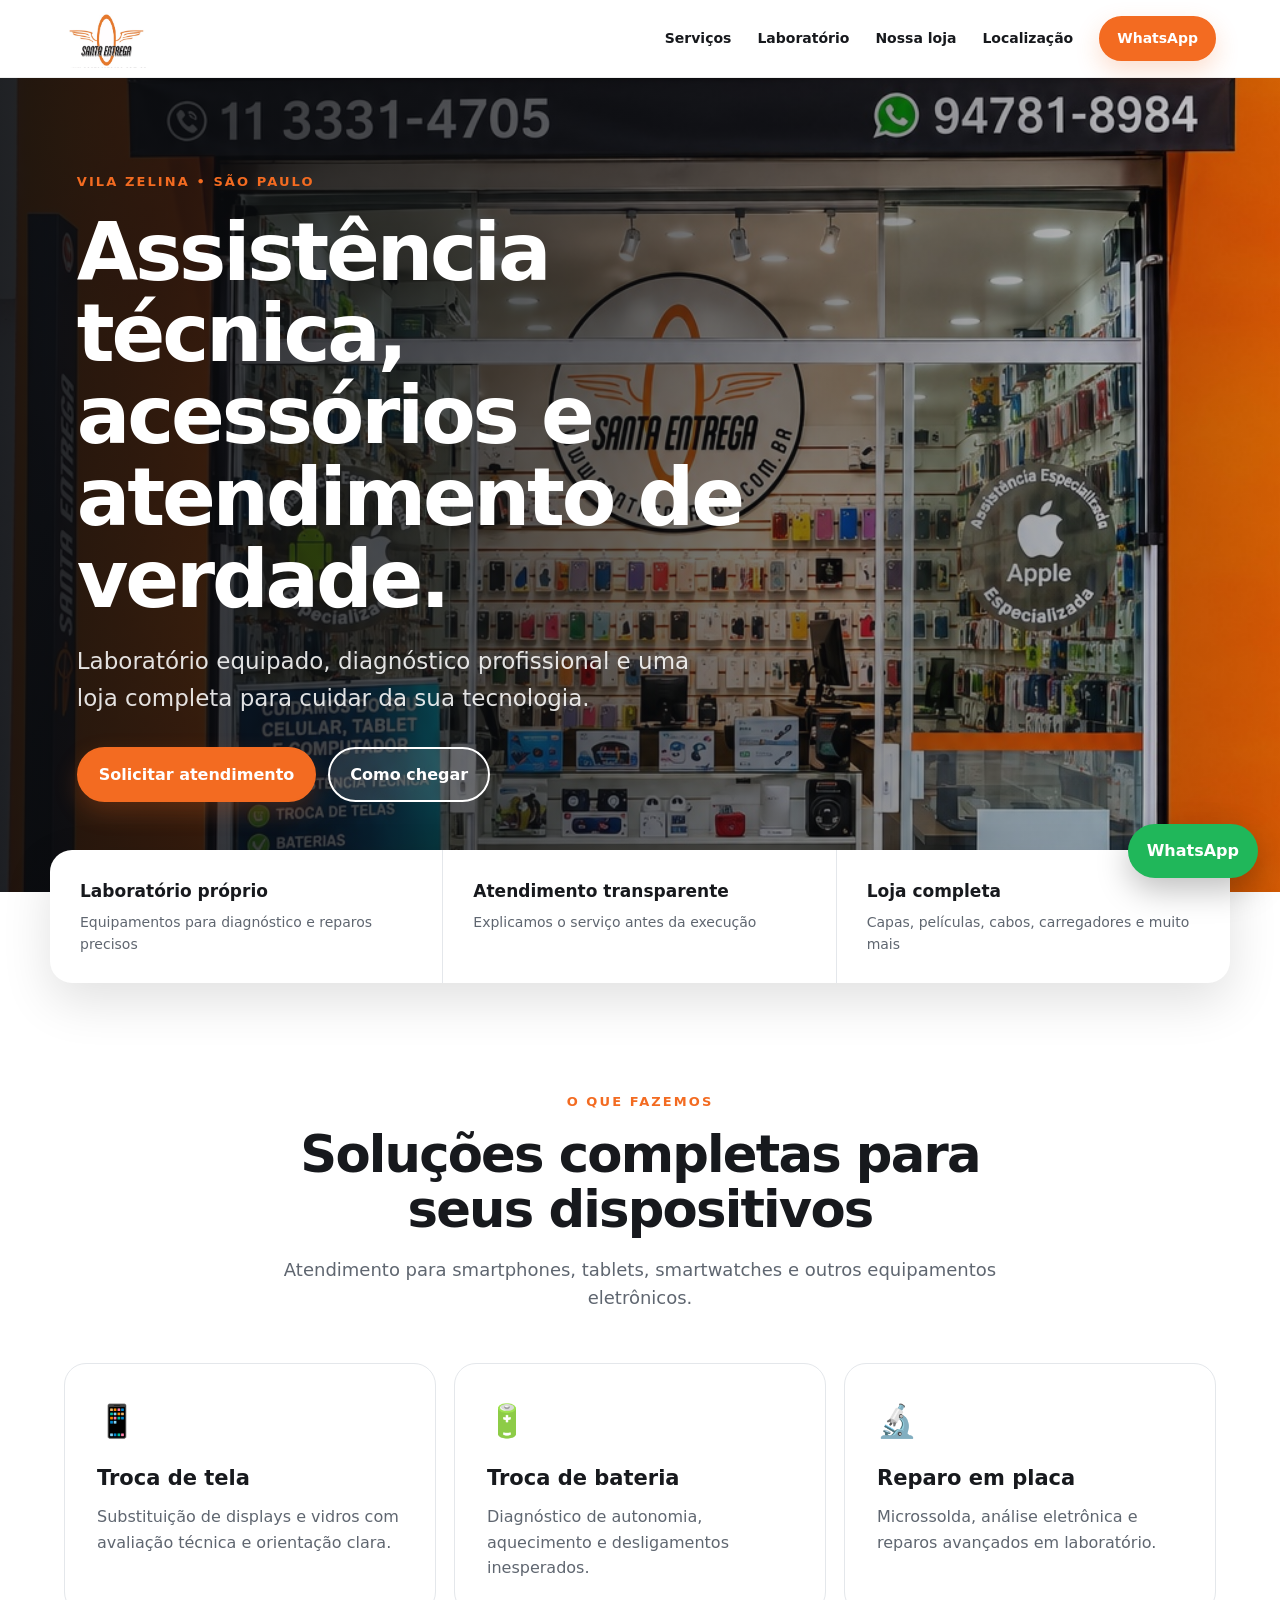
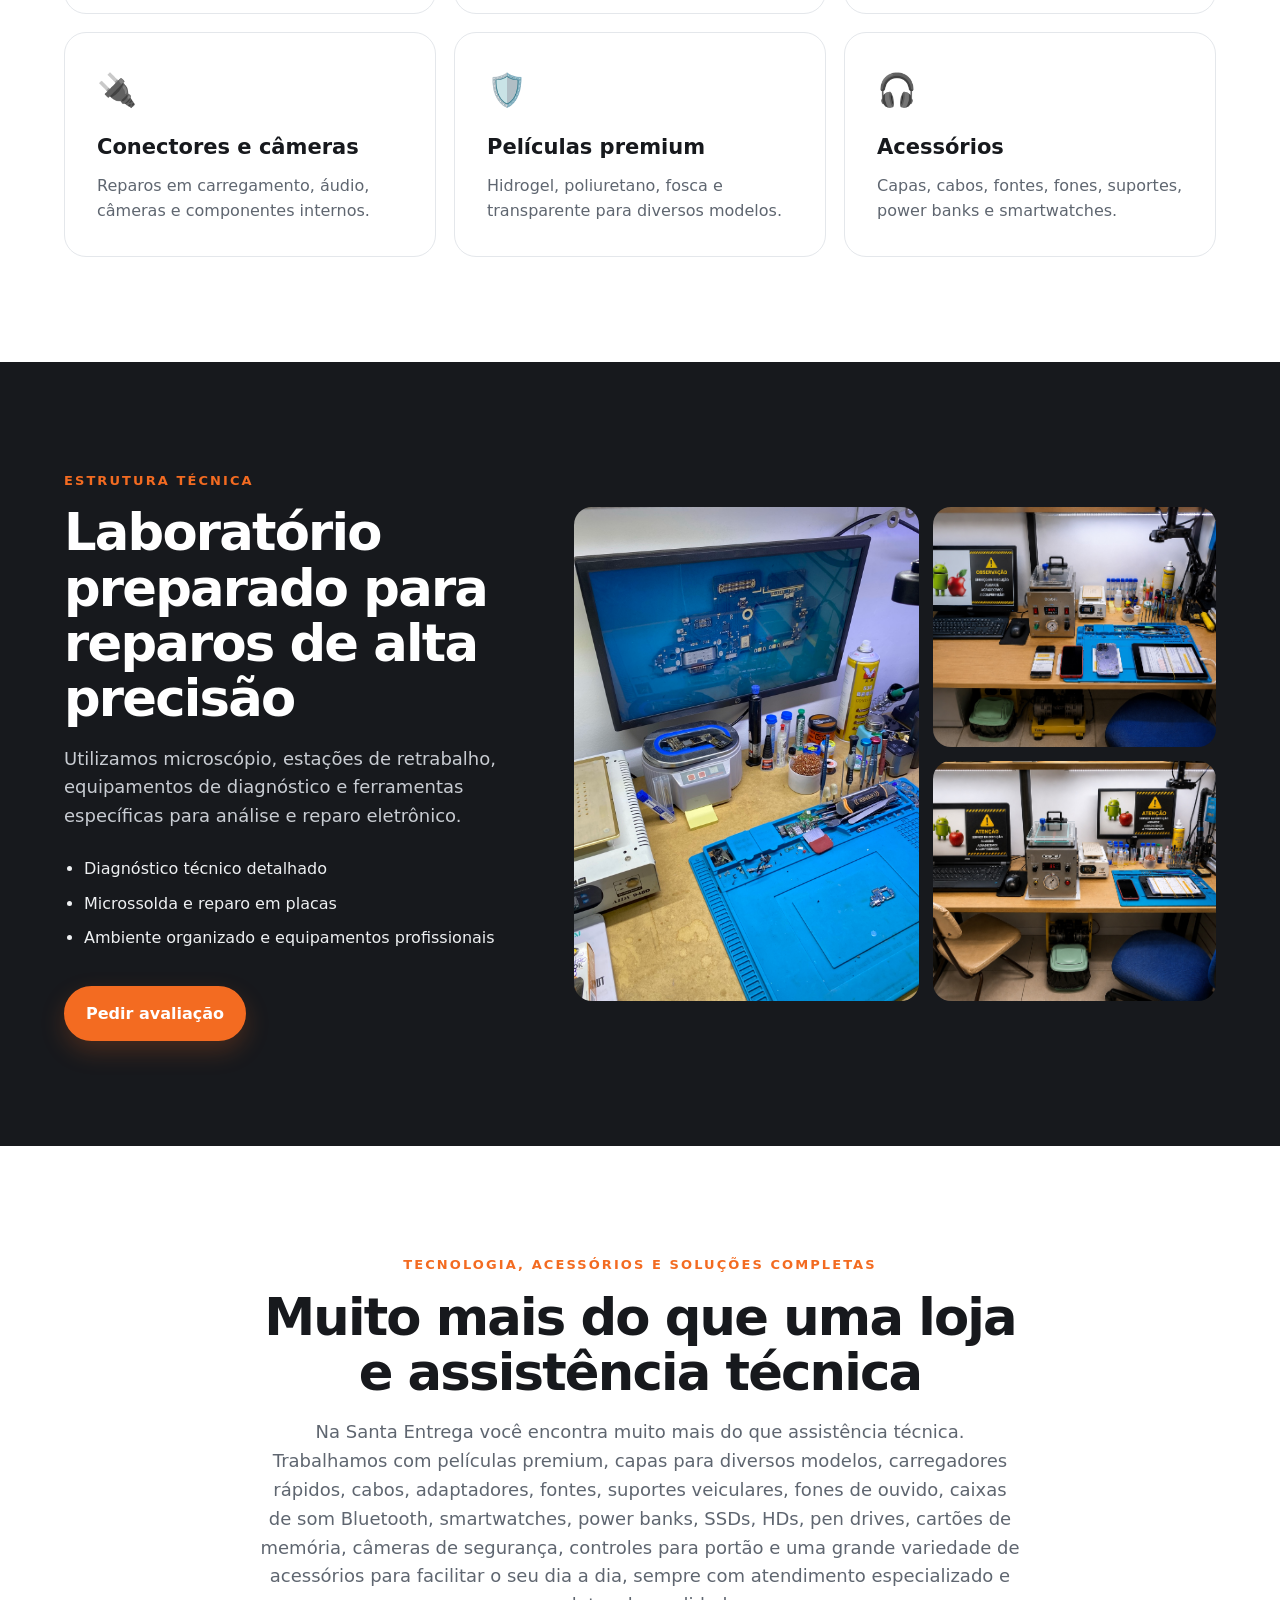
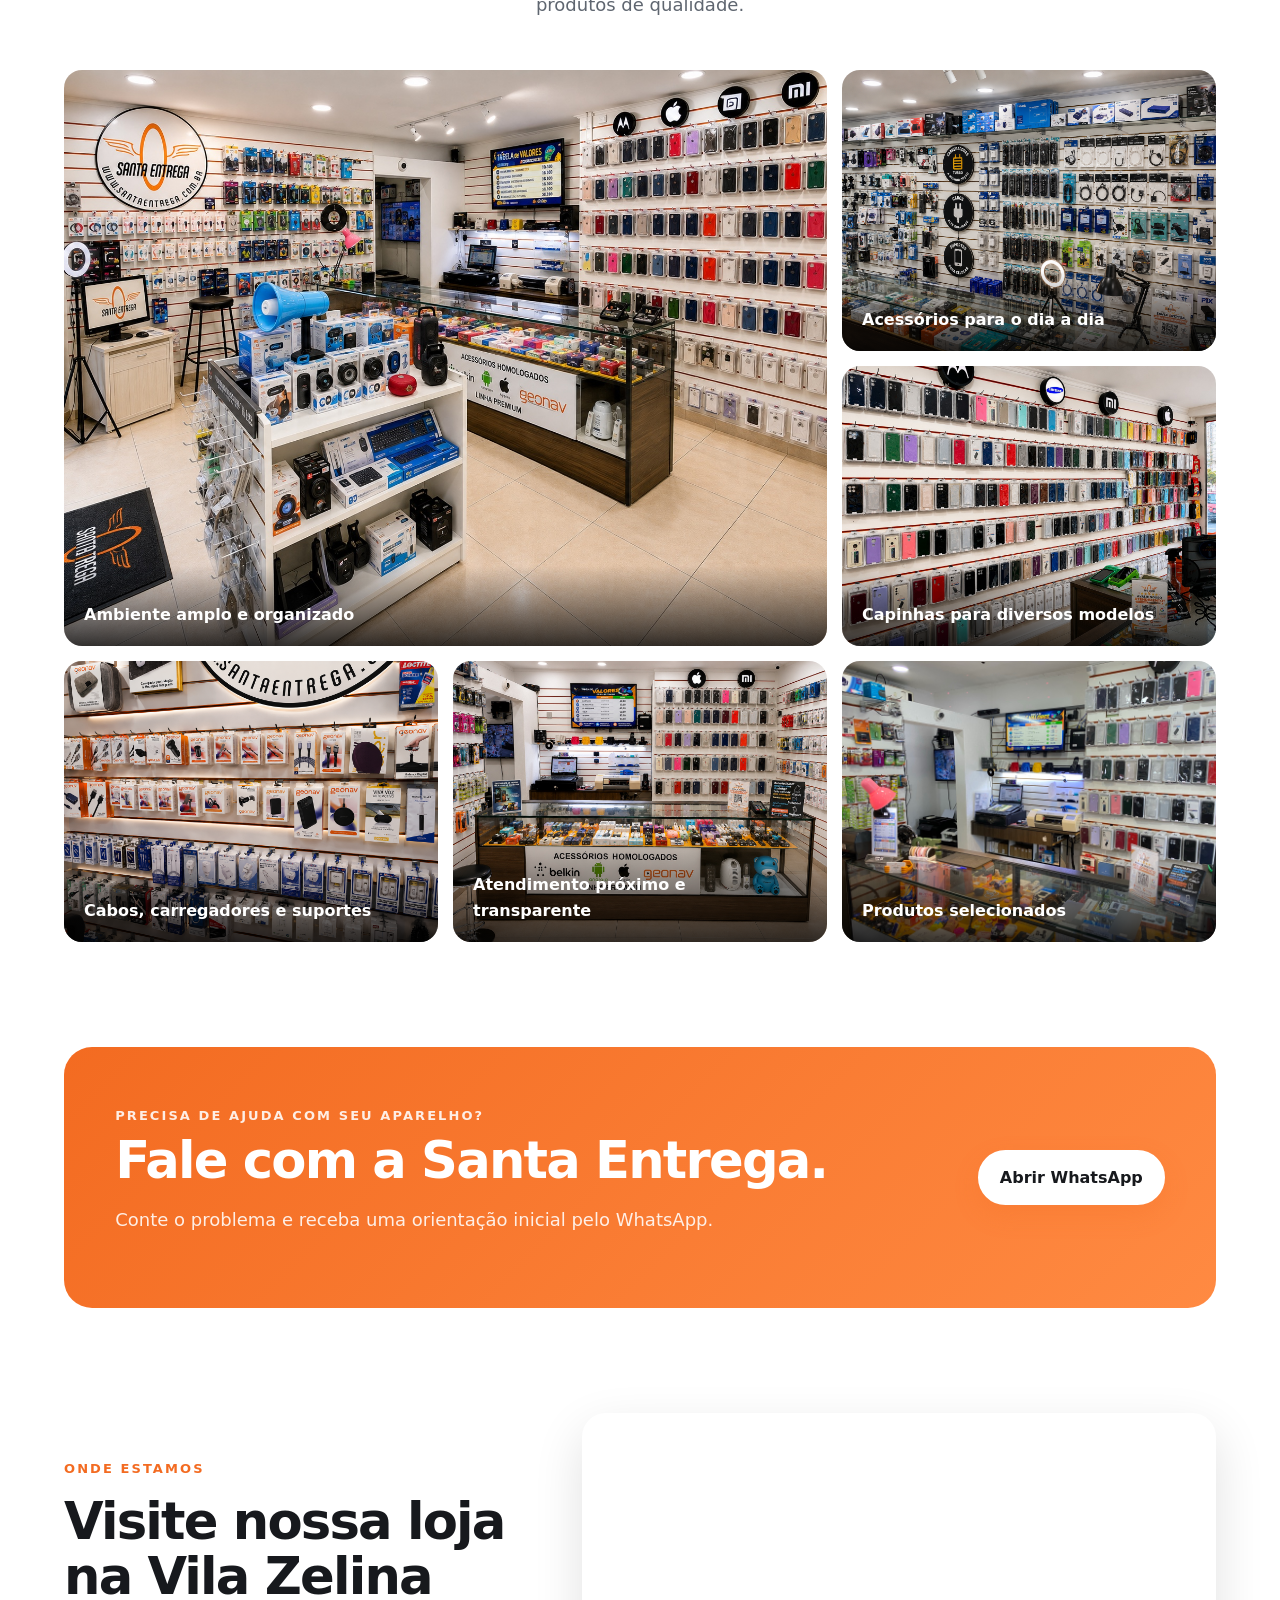
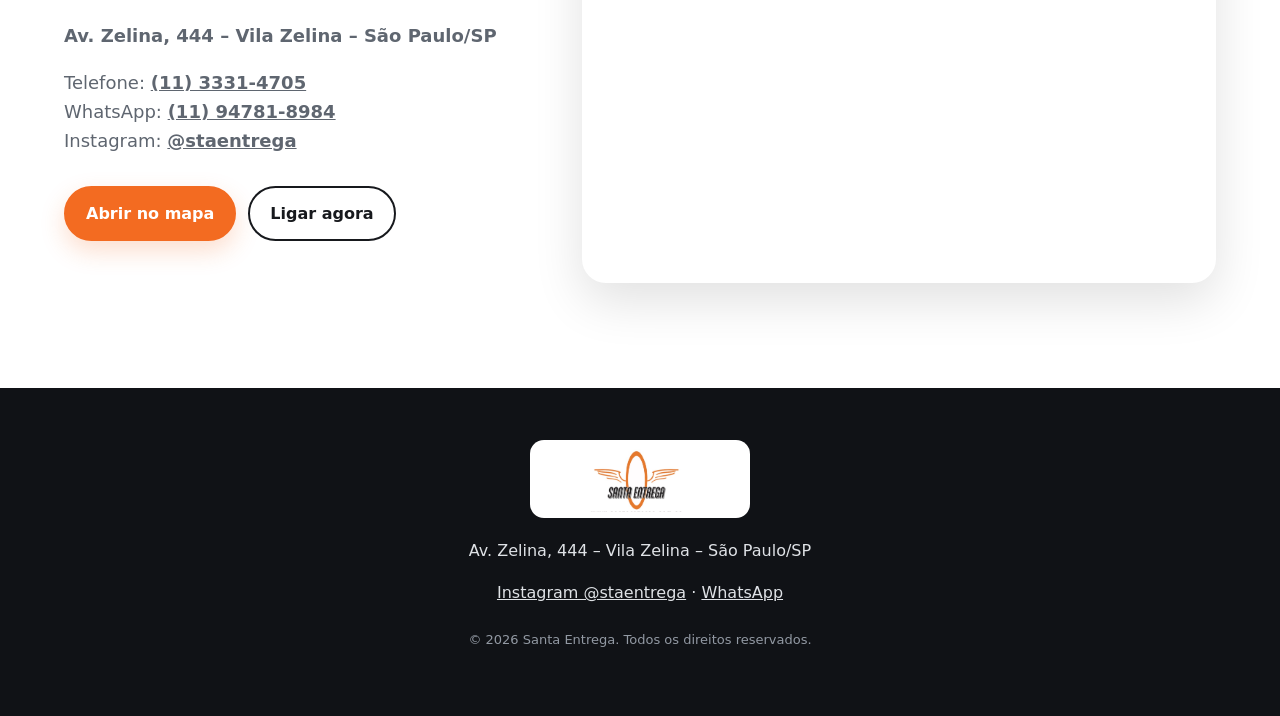
==== commit 3550bb32: "Update store section content in index.html" ====
--- a/index.html
+++ b/index.html
@@ -103,9 +103,9 @@
 
     <section class="secao" id="loja">
       <div class="cabecalho-secao">
-        <span>Conheça a Santa Entrega</span>
-        <h2>Uma loja real, organizada e pronta para atender</h2>
-        <p>Veja nossa estrutura, variedade de produtos e ambiente de atendimento.</p>
+        <span>Tecnologia, acessórios e soluções completas</span>
+        <h2>Muito mais do que uma loja e assistência técnica</h2>
+        <p>Na Santa Entrega você encontra muito mais do que assistência técnica. Trabalhamos com películas premium, capas para diversos modelos, carregadores rápidos, cabos, adaptadores, fontes, suportes veiculares, fones de ouvido, caixas de som Bluetooth, smartwatches, power banks, SSDs, HDs, pen drives, cartões de memória, câmeras de segurança, controles para portão e uma grande variedade de acessórios para facilitar o seu dia a dia, sempre com atendimento especializado e produtos de qualidade.</p>
       </div>
       <div class="galeria">
         <figure class="grande"><img src="imagens/interior-loja.jpg" alt="Interior da loja Santa Entrega"><figcaption>Ambiente amplo e organizado</figcaption></figure>
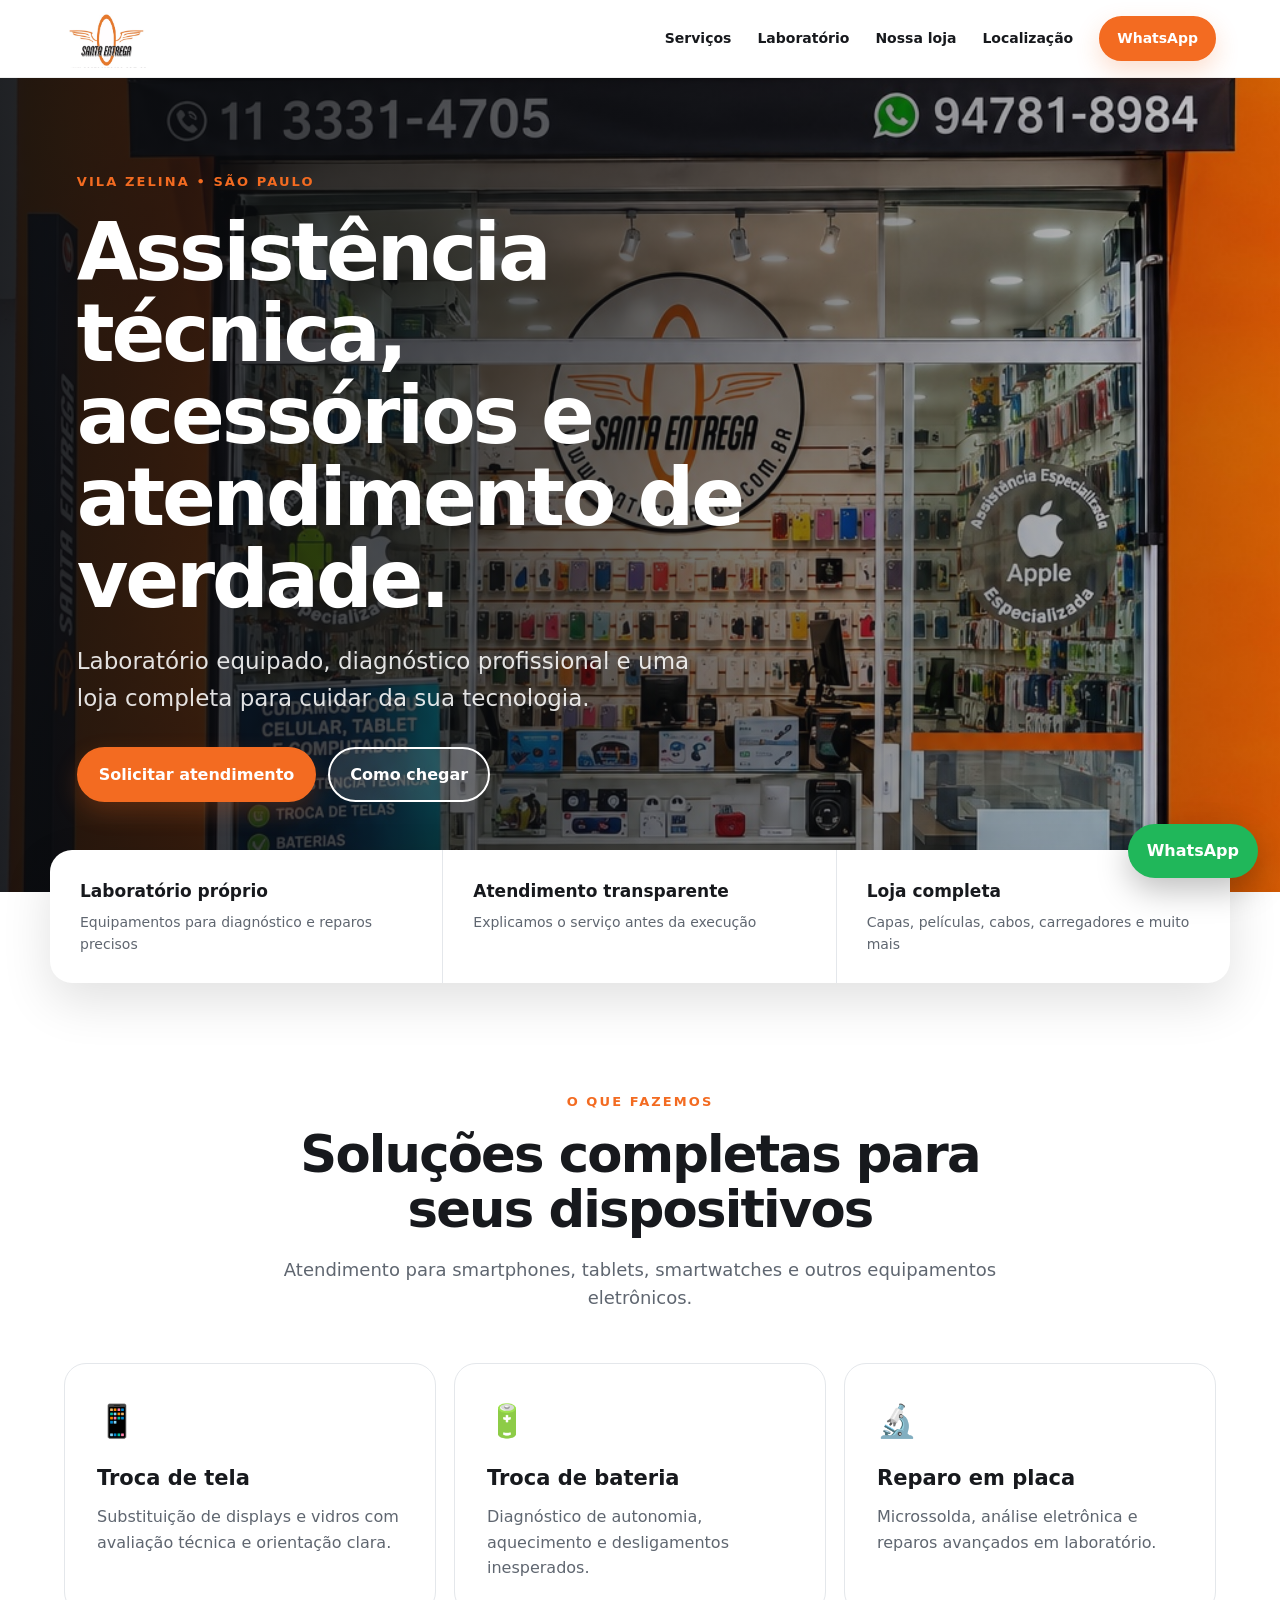
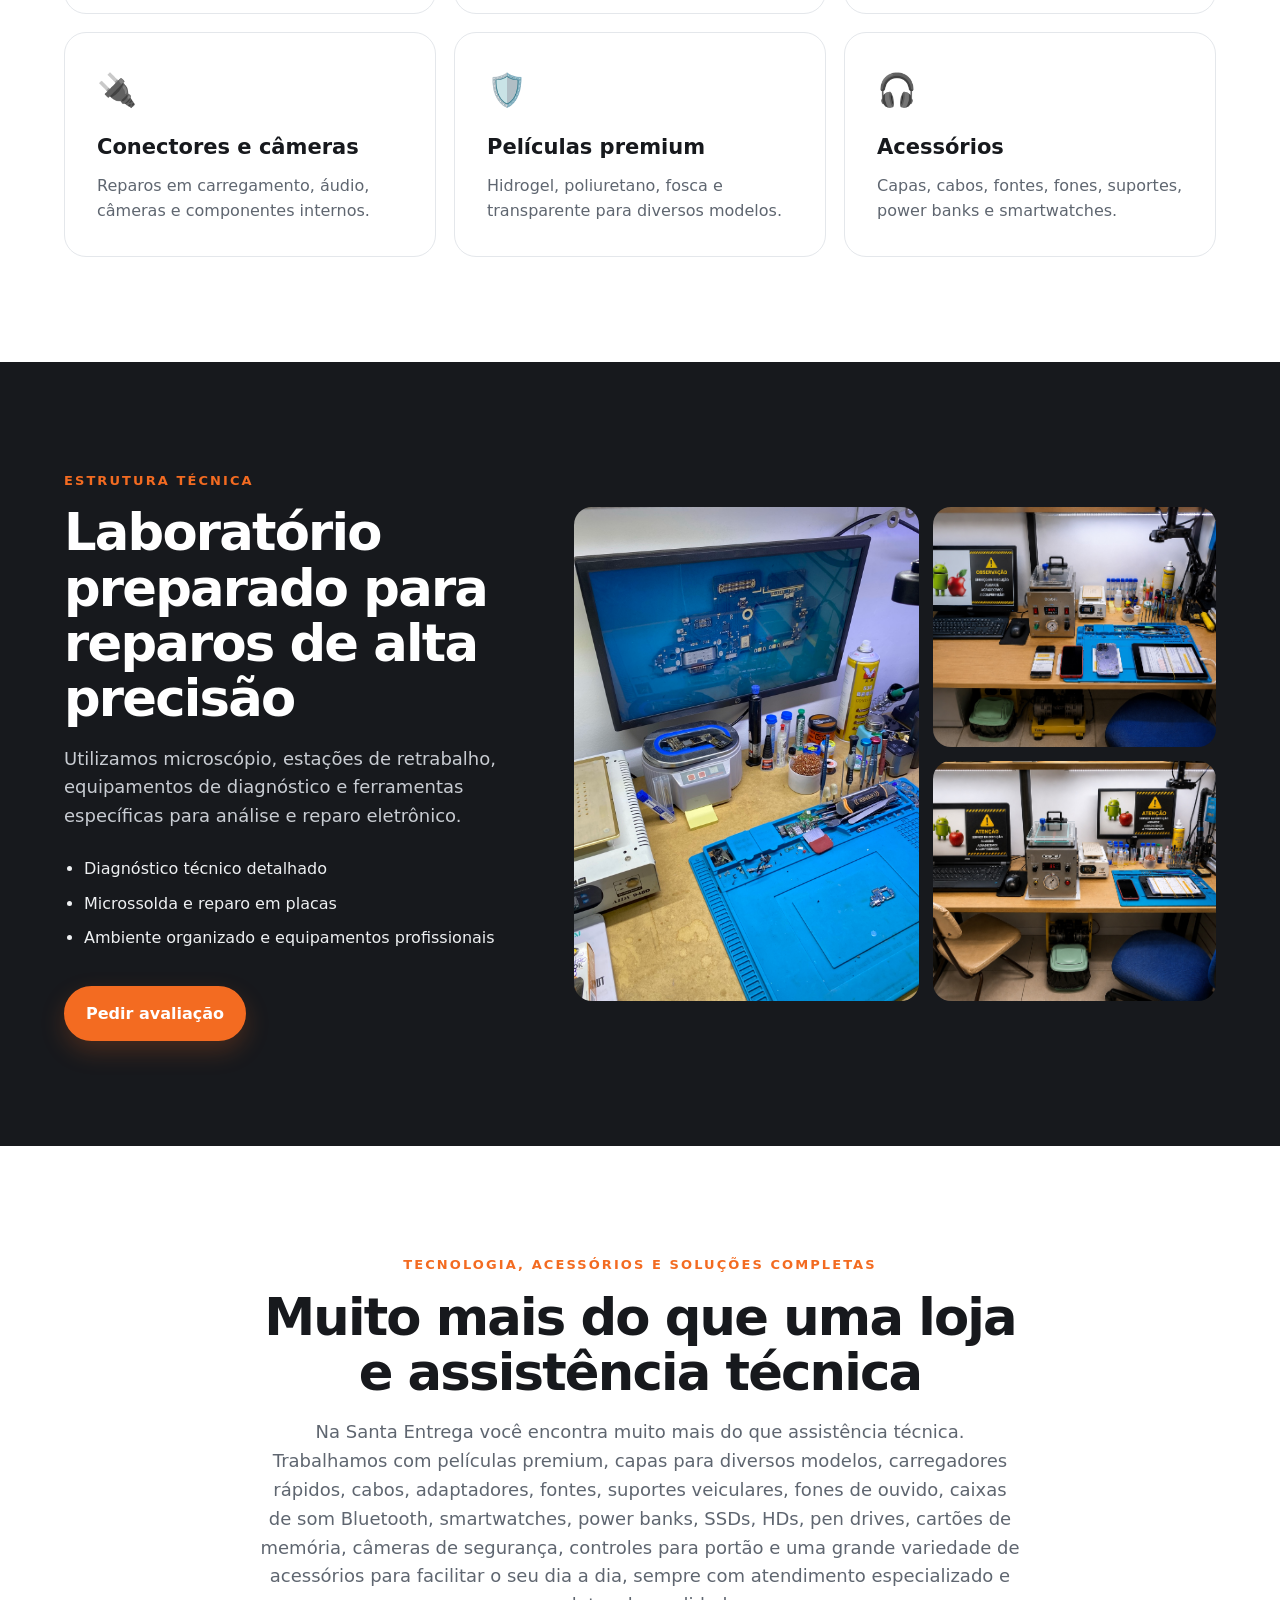
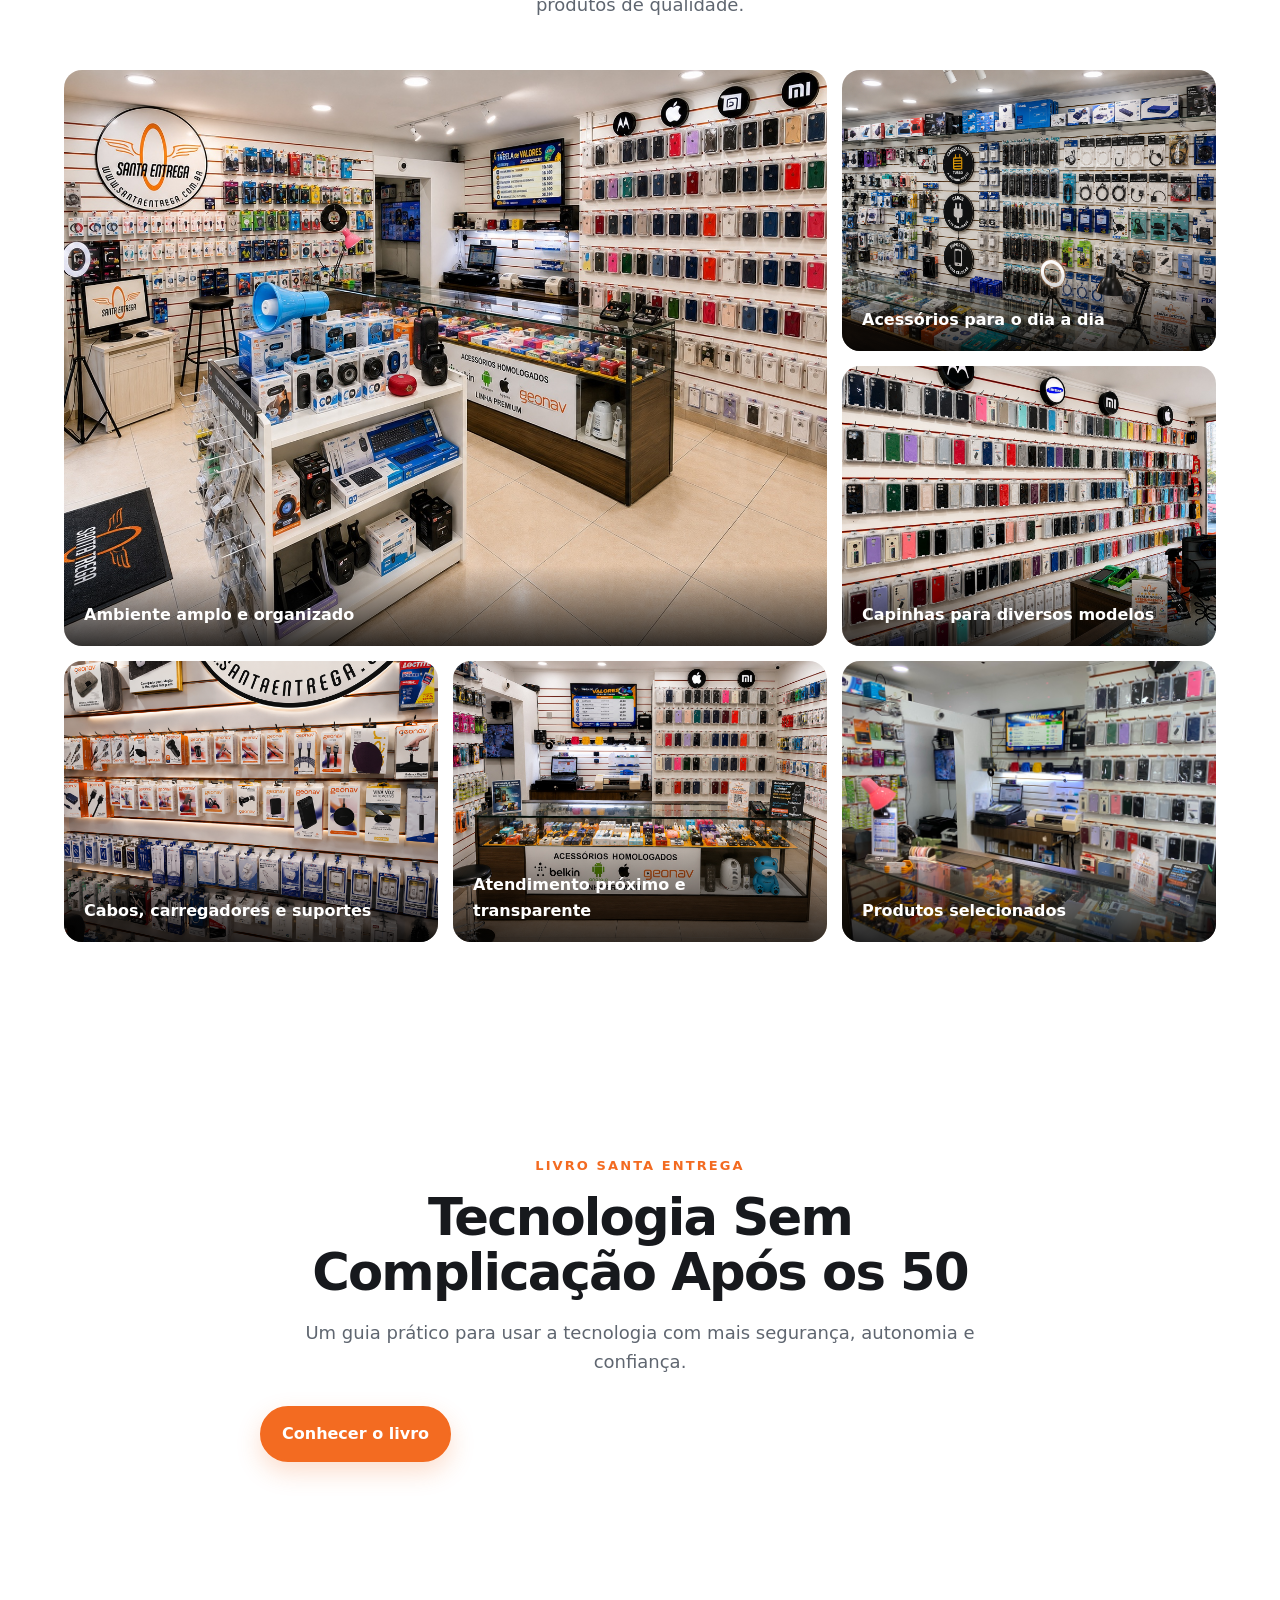
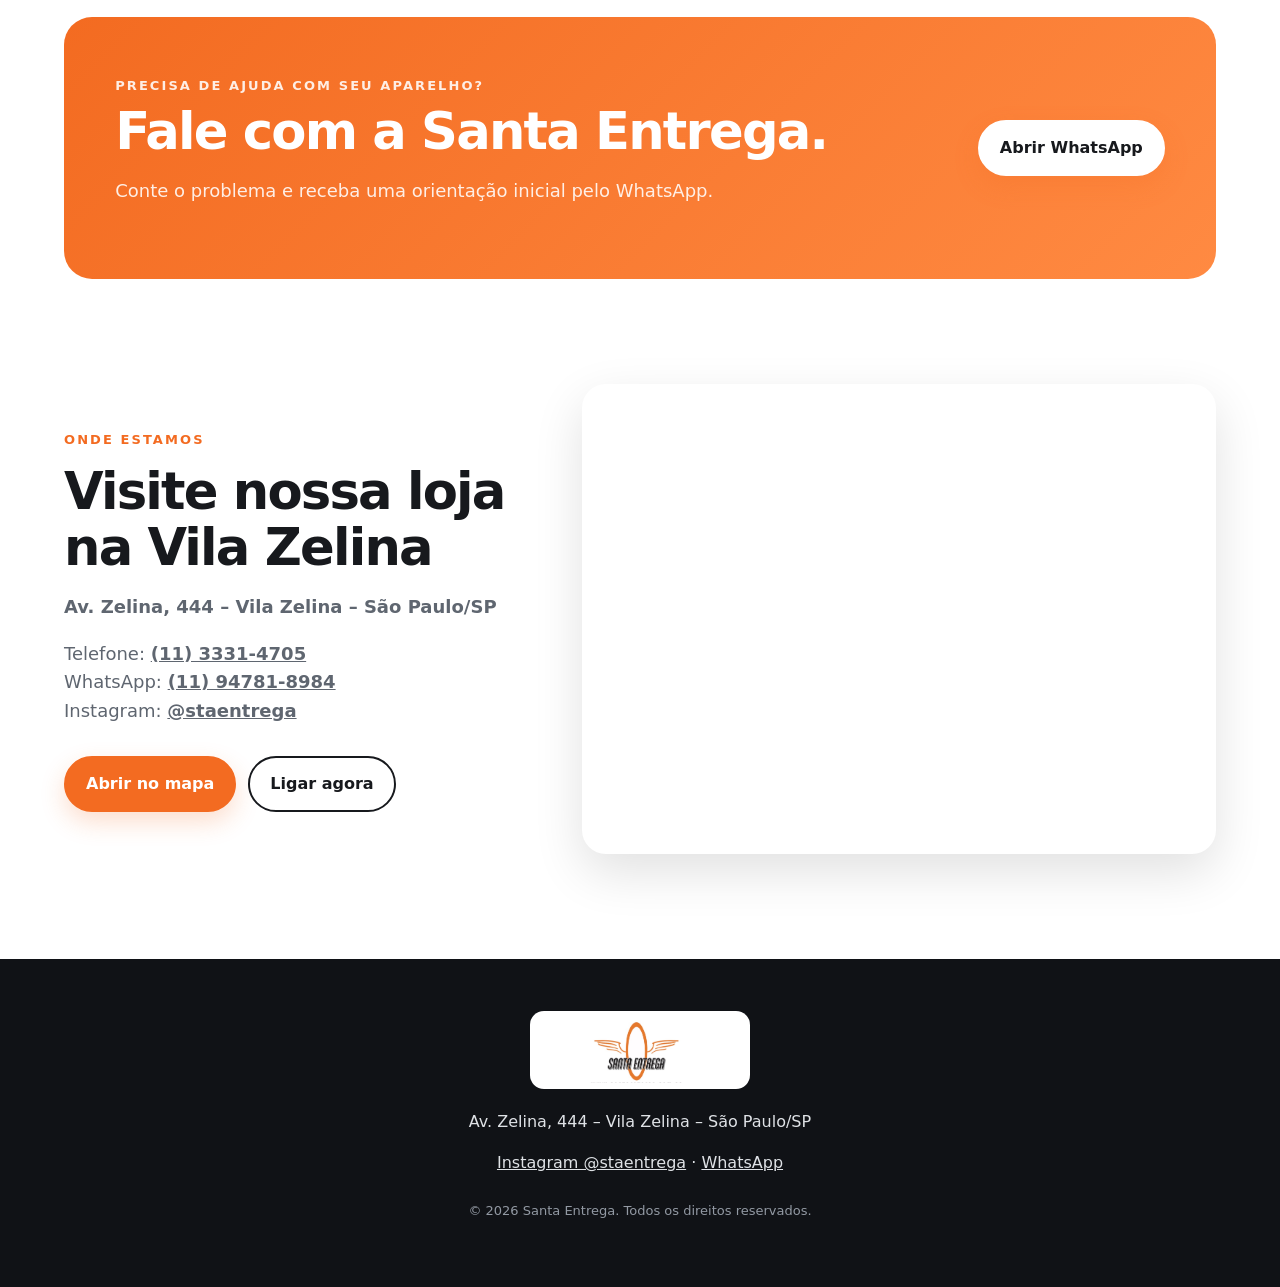
==== commit ed6ce085: "Add 'Livro Santa Entrega' section to index.html Added a new section for 'Livro Santa Entrega' with d" ====
--- a/index.html
+++ b/index.html
@@ -116,7 +116,16 @@
         <figure><img src="imagens/vitrine.jpg" alt="Vitrine da Santa Entrega"><figcaption>Produtos selecionados</figcaption></figure>
       </div>
     </section>
-
+<section class="secao" id="livro">
+  <div class="cabecalho-secao">
+    <span>Livro Santa Entrega</span>
+    <h2>Tecnologia Sem Complicação Após os 50</h2>
+    <p>Um guia prático para usar a tecnologia com mais segurança, autonomia e confiança.</p>
+    <div class="acoes">
+      <a class="botao" href="produtos.html">Conhecer o livro</a>
+    </div>
+  </div>
+</section>
     <section class="chamada">
       <div>
         <span>Precisa de ajuda com seu aparelho?</span>
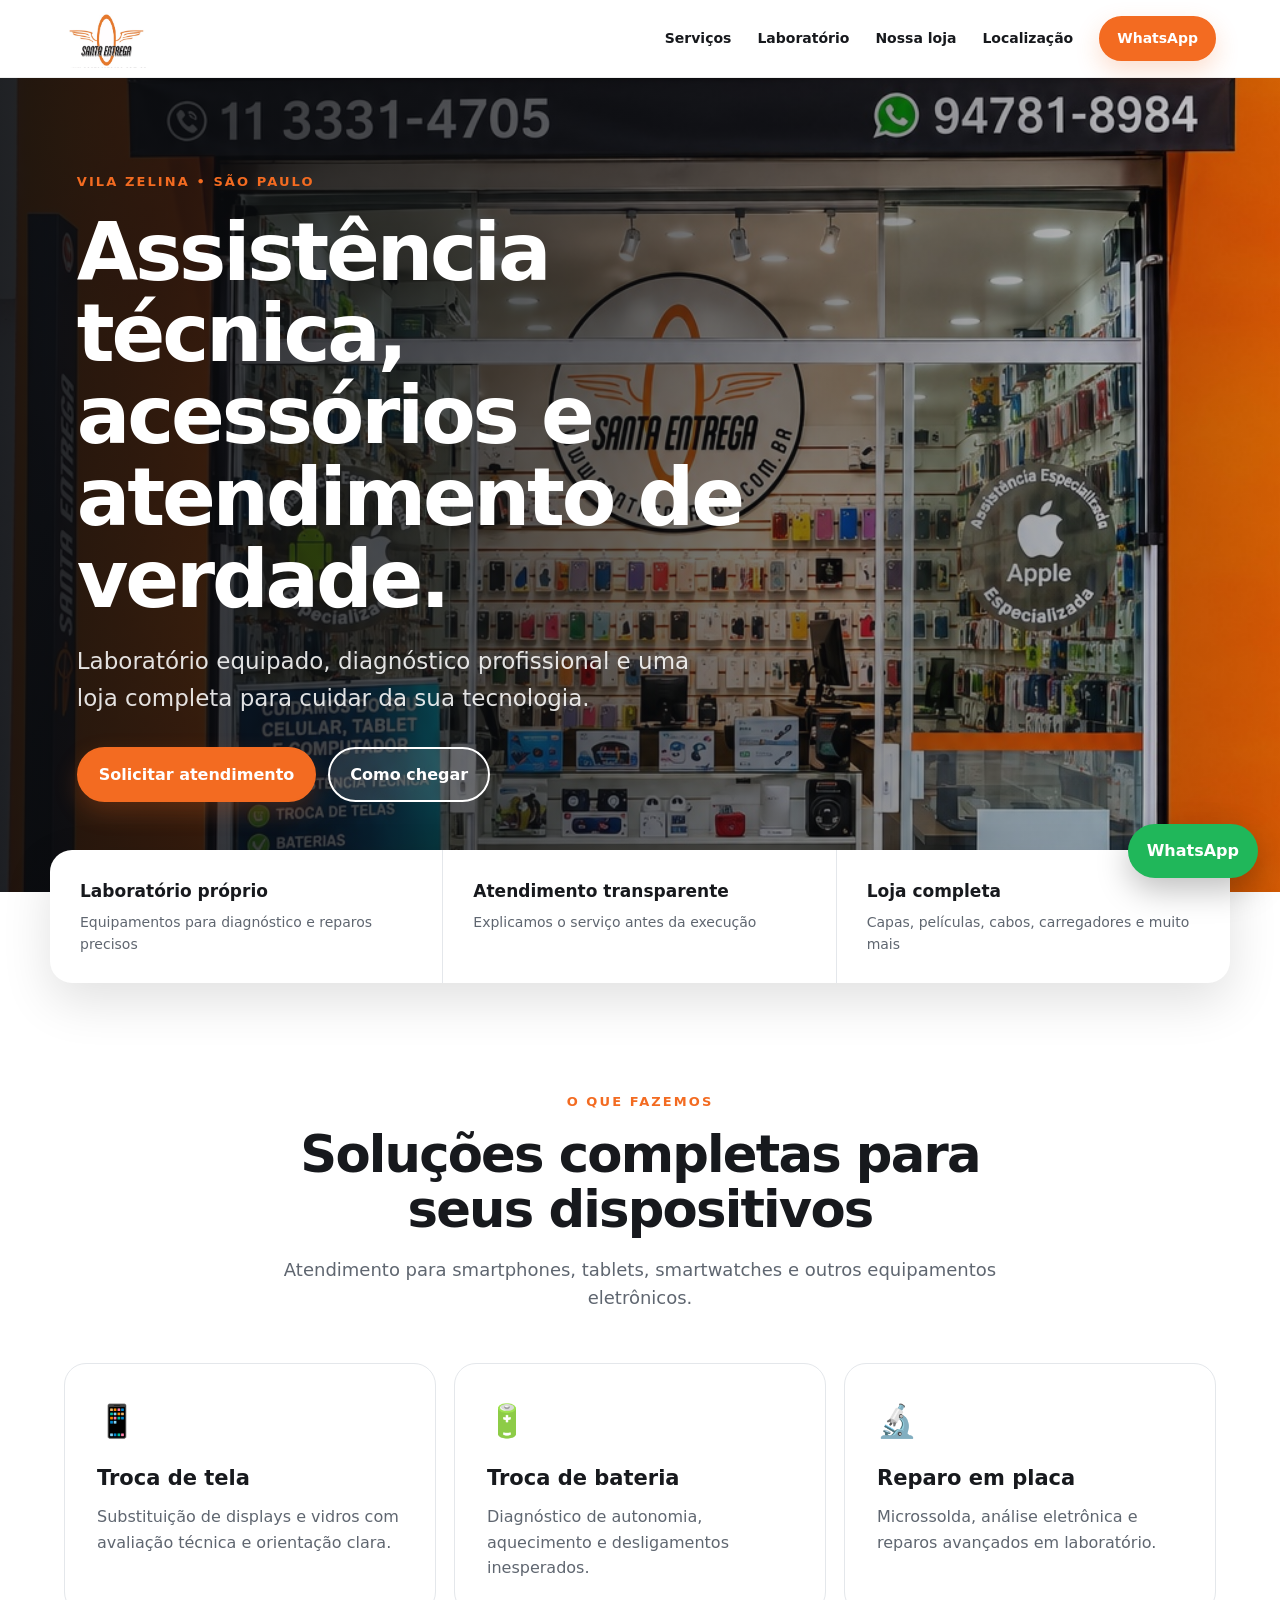
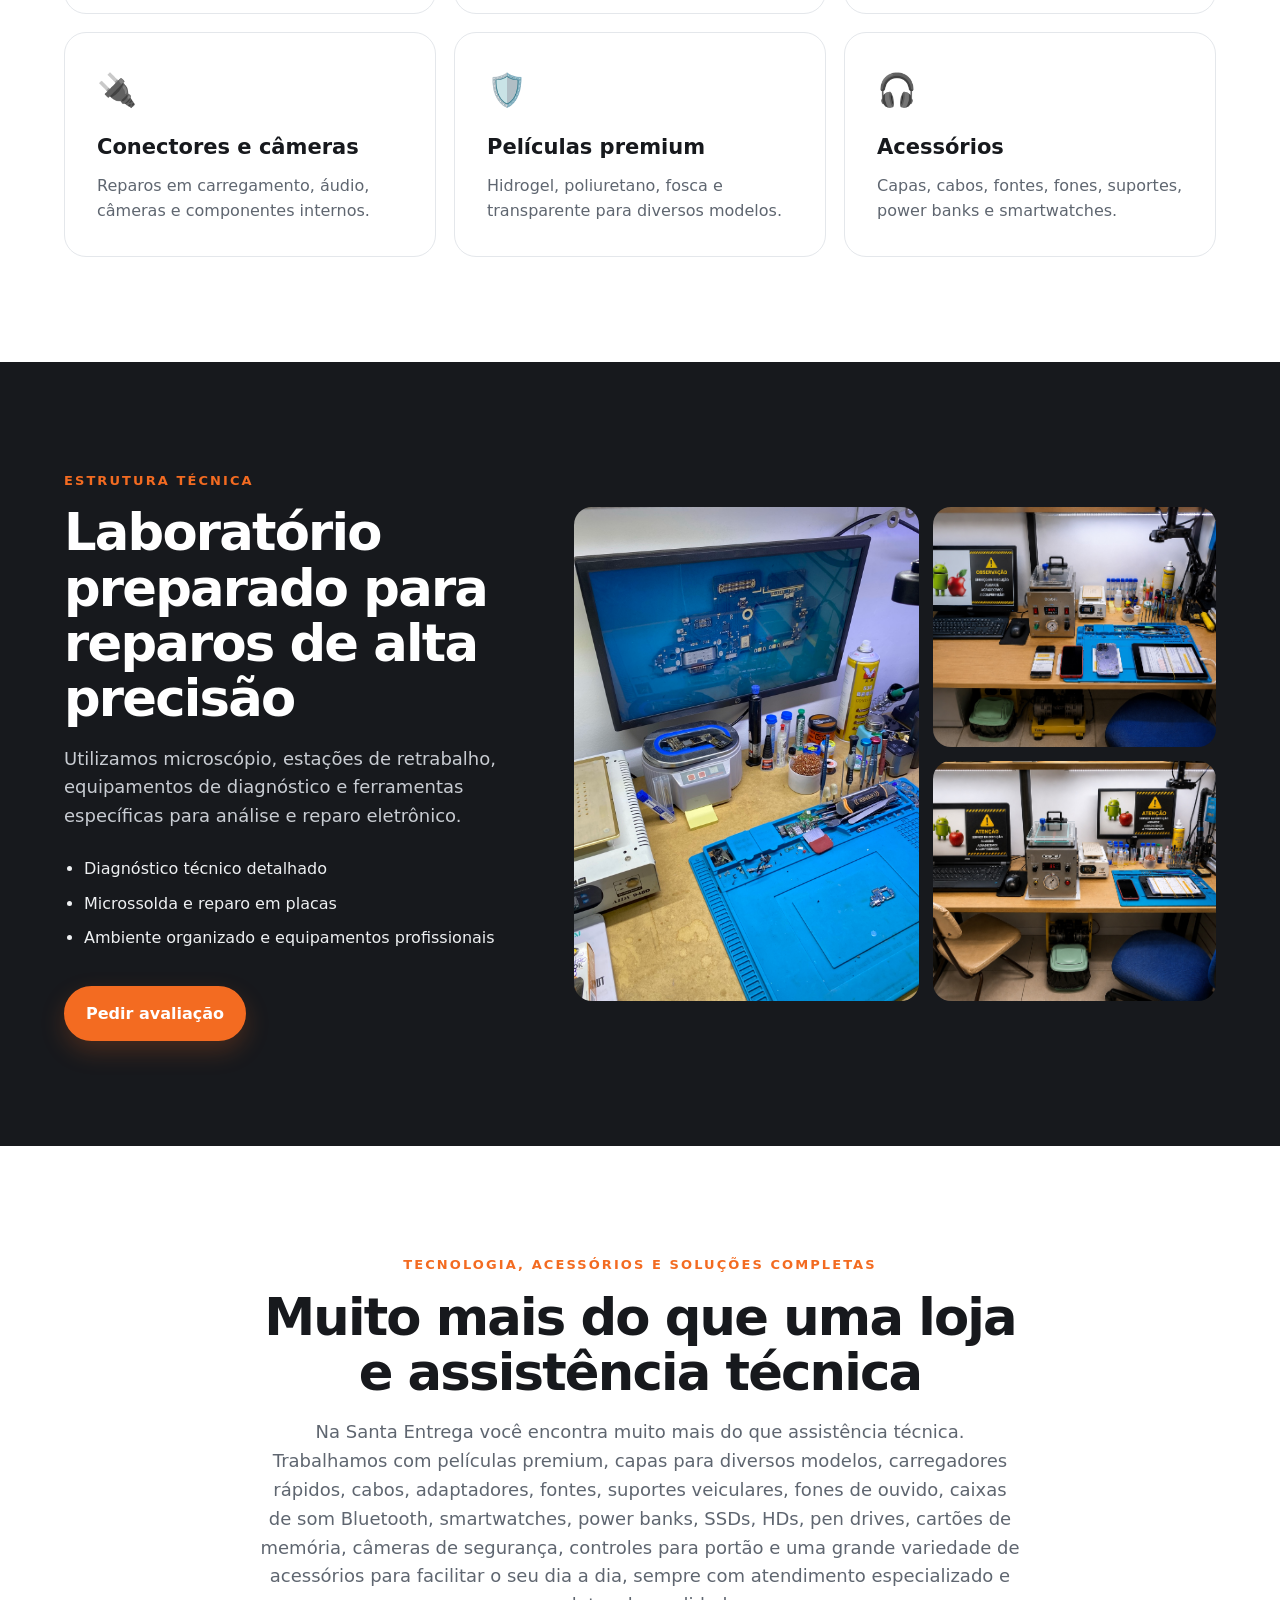
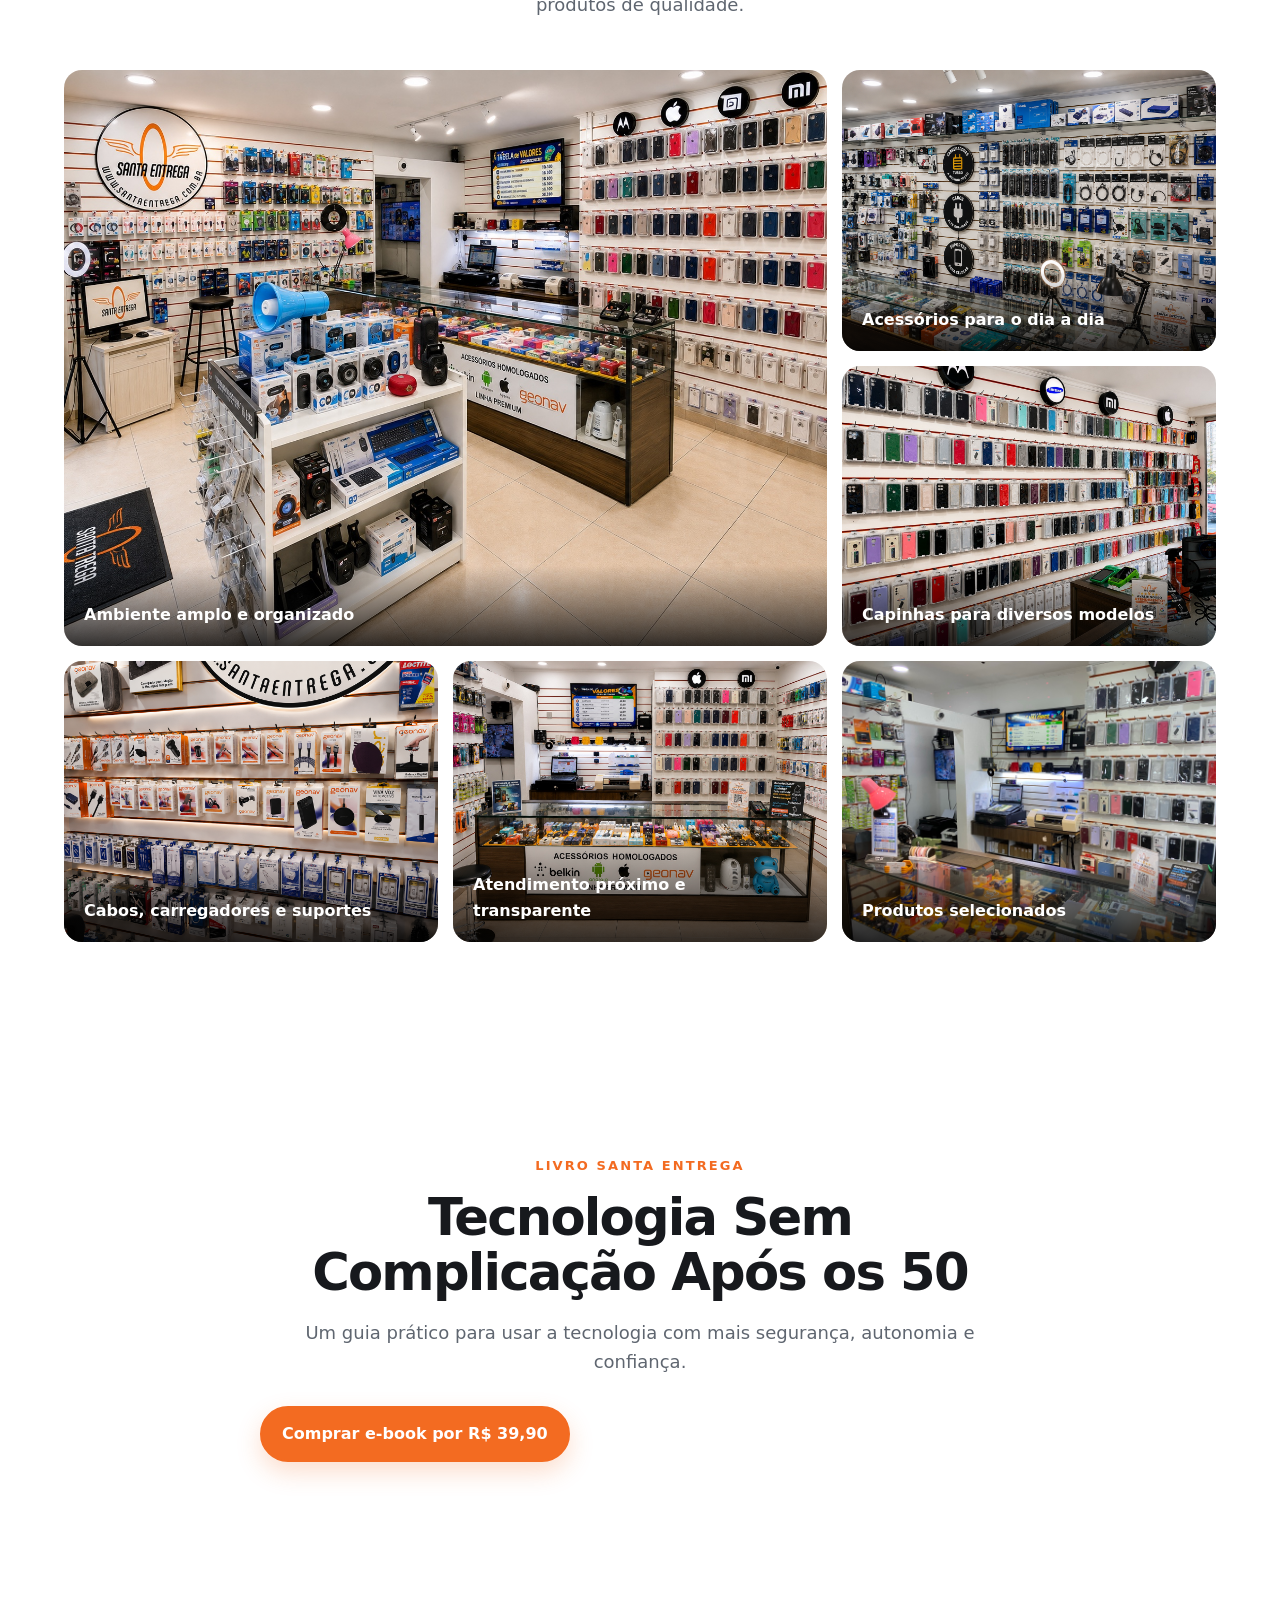
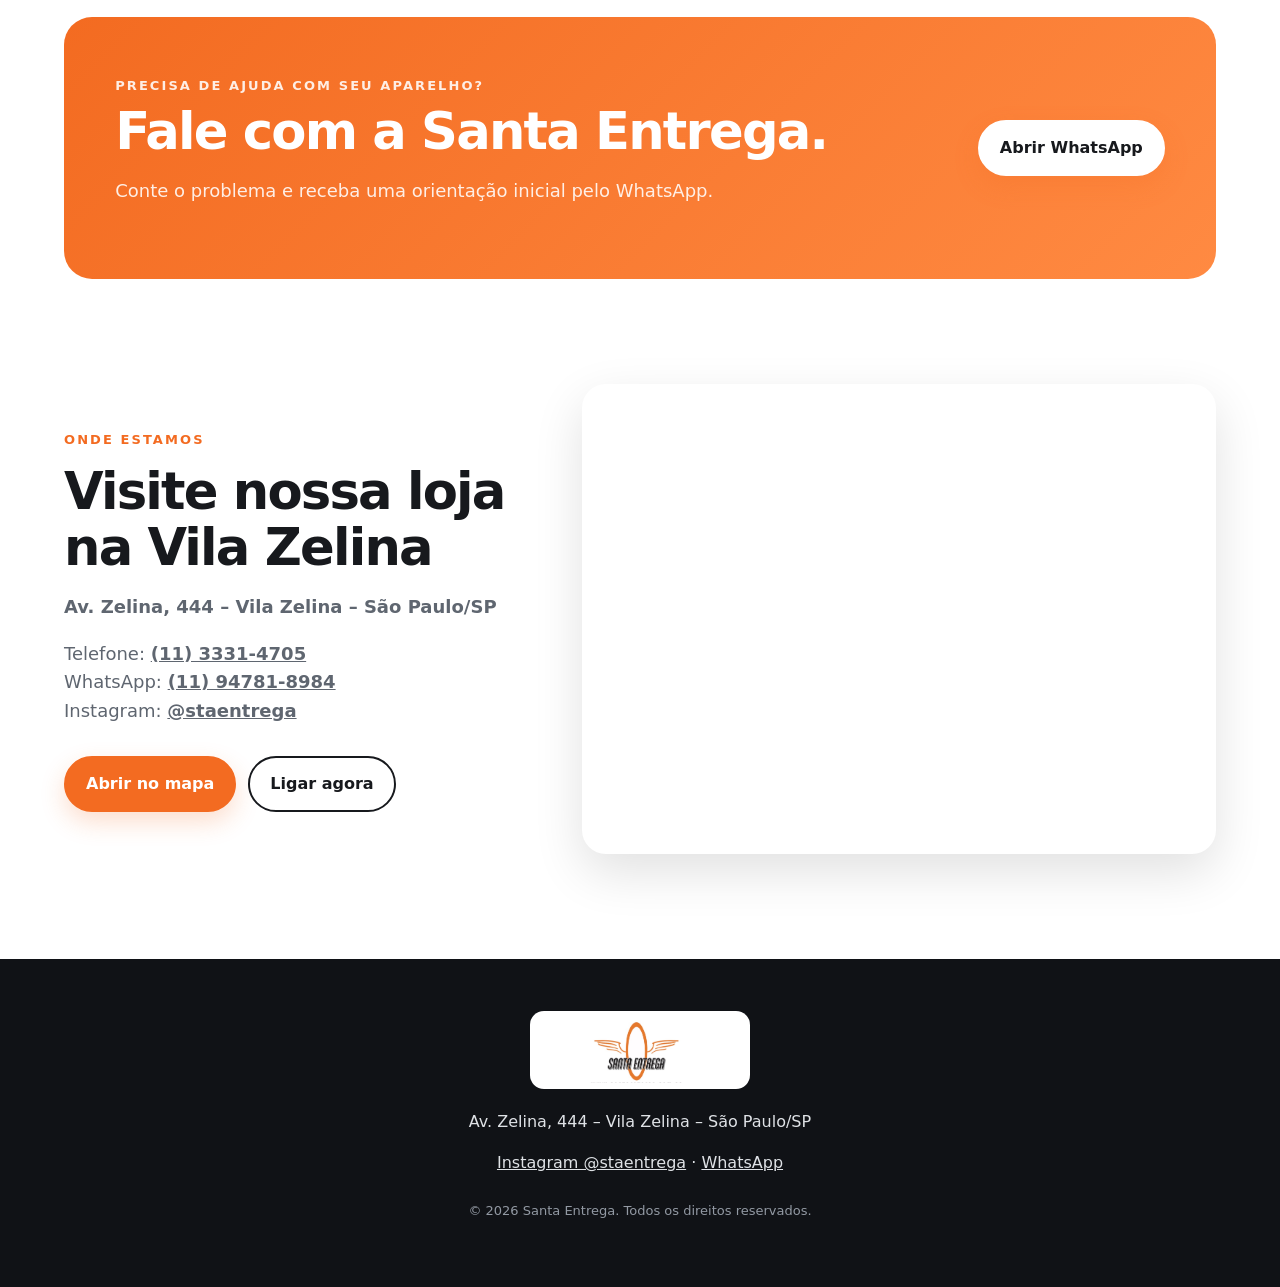
==== commit deab31e6: "Update link text for book purchase" ====
--- a/index.html
+++ b/index.html
@@ -122,7 +122,7 @@
     <h2>Tecnologia Sem Complicação Após os 50</h2>
     <p>Um guia prático para usar a tecnologia com mais segurança, autonomia e confiança.</p>
     <div class="acoes">
-      <a class="botao" href="produtos.html">Conhecer o livro</a>
+    <a class="botao" href="produtos.html">Comprar e-book por R$ 39,90</a>
     </div>
   </div>
 </section>
